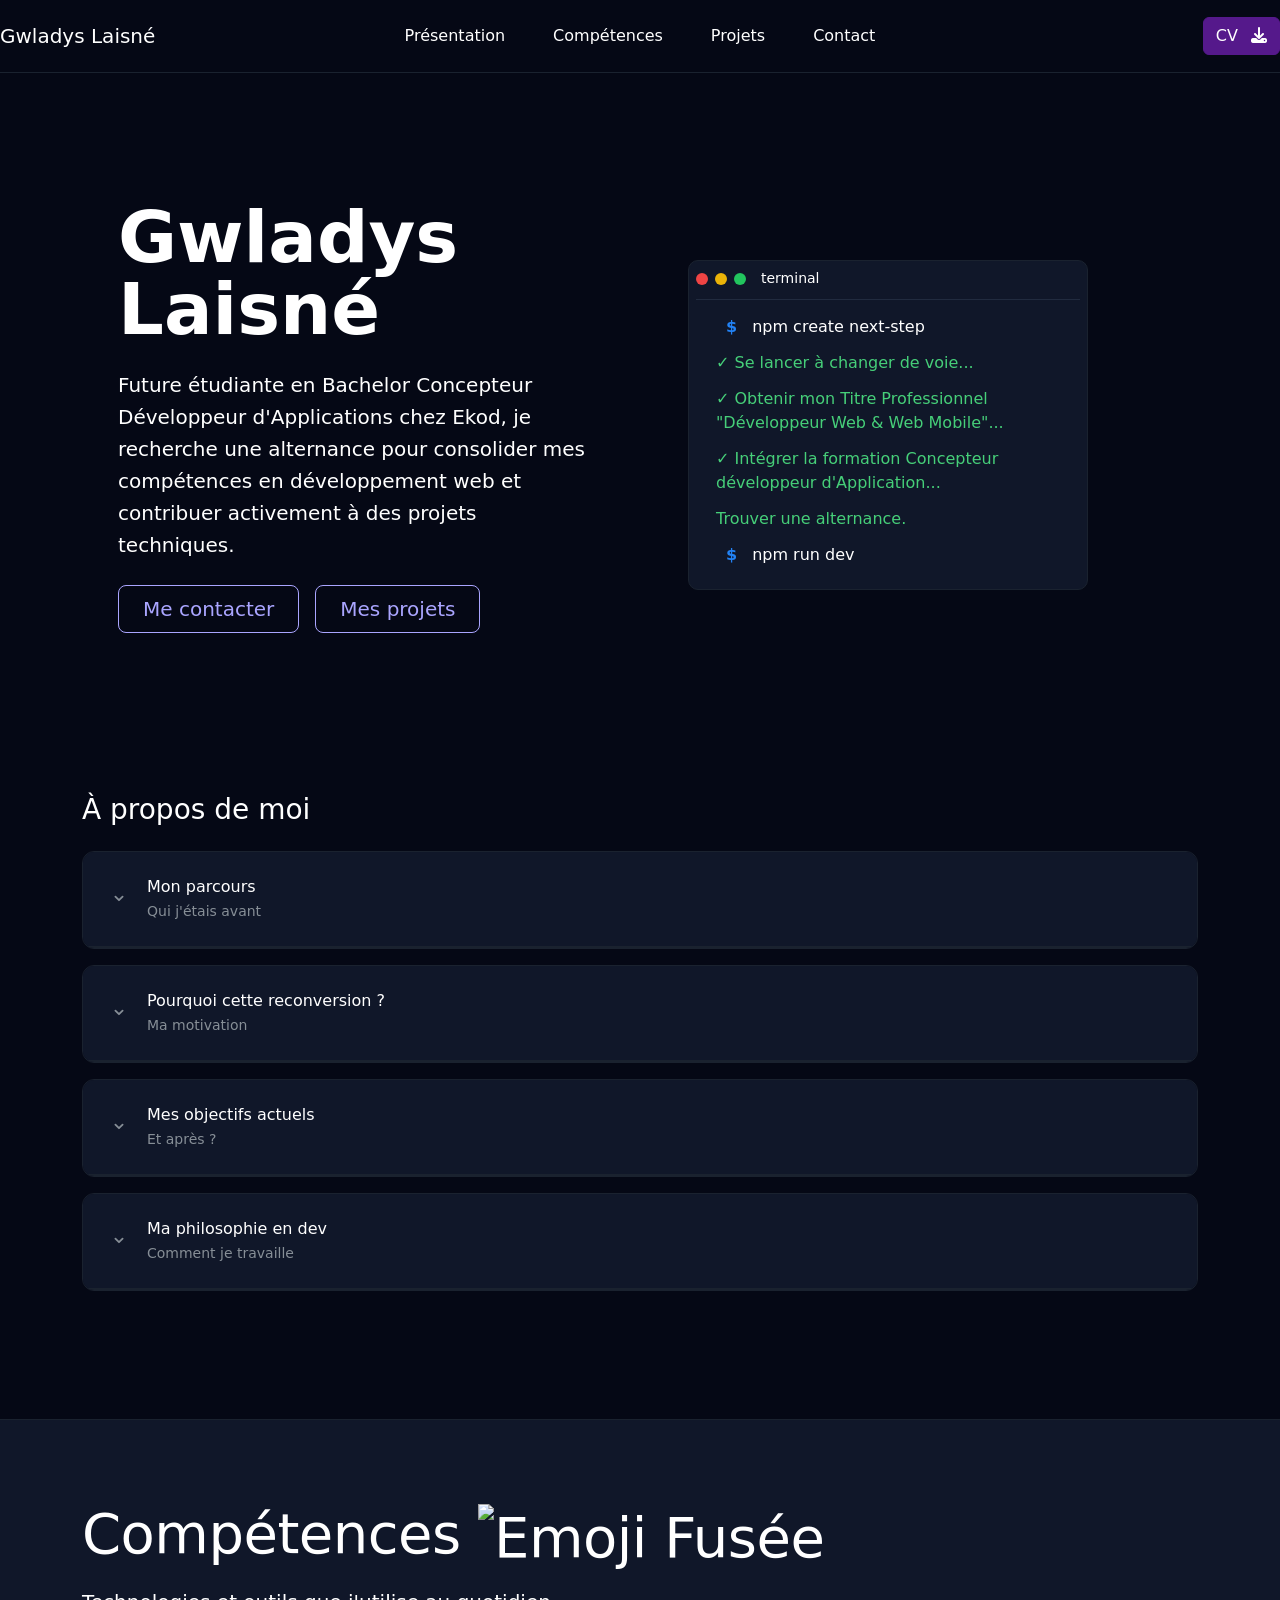
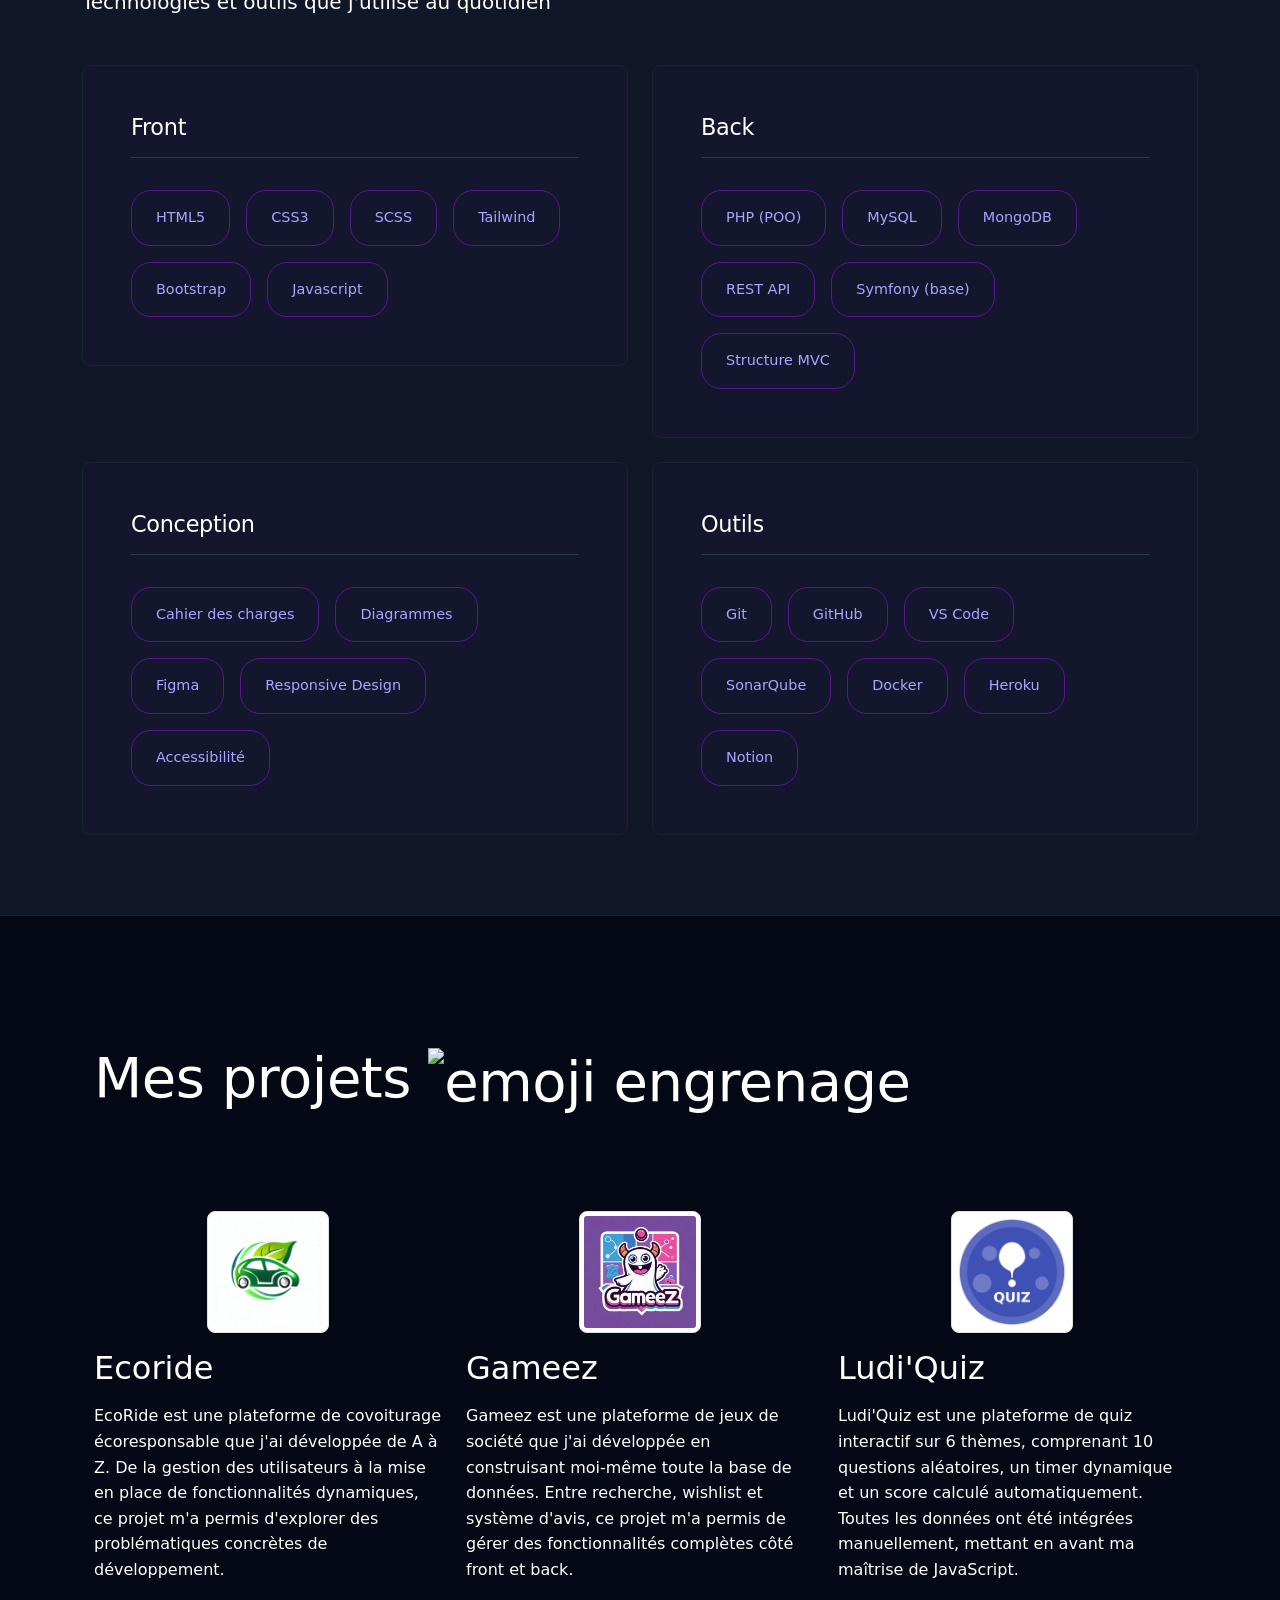
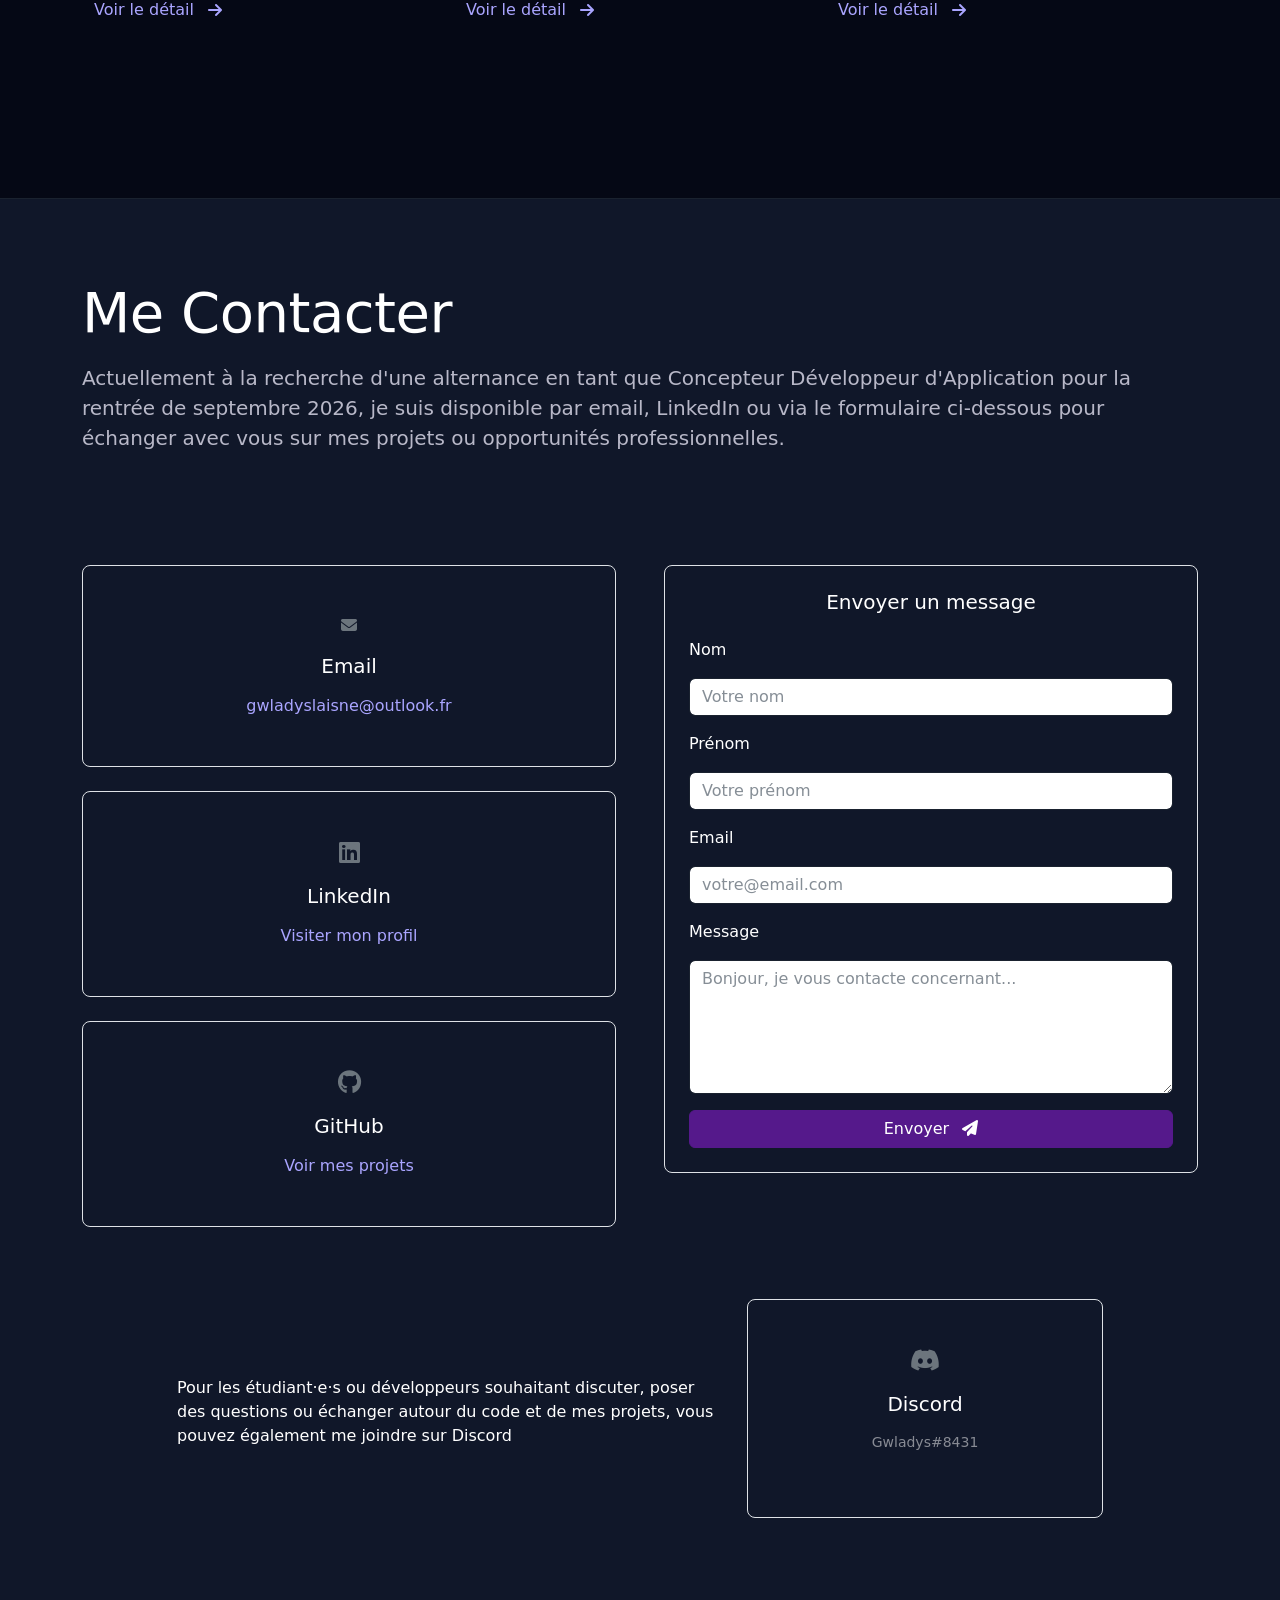
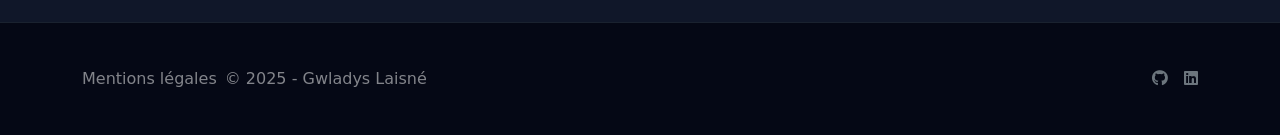
==== index.html @ 7cd9b70c "fix text" ====
<!DOCTYPE html>
<html lang="fr">

<head>
    <meta charset="UTF-8" />
    <meta name="viewport" content="width=device-width, initial-scale=1.0, maximum-scale=5">
    <meta name="Description" content="Consulter le portfolio de Gwladys" />
    <link href="https://cdn.jsdelivr.net/npm/bootstrap@5.3.8/dist/css/bootstrap.min.css" rel="stylesheet"
        integrity="sha384-sRIl4kxILFvY47J16cr9ZwB07vP4J8+LH7qKQnuqkuIAvNWLzeN8tE5YBujZqJLB" crossorigin="anonymous">
    <link rel="stylesheet" href="https://cdnjs.cloudflare.com/ajax/libs/font-awesome/6.6.0/css/all.min.css"
        integrity="sha512-Kc323vGBEqzTmouAECnVceyQqyqdsSiqLQISBL29aUW4U/M7pSPA/gEUZQqv1cwx4OnYxTxve5UMg5GT6L4JJg=="
        crossorigin="anonymous" />
    <link rel="stylesheet" href="/assets/styles/css/main.css">
    <title>Portfolio de Gwladys Laisné</title>
</head>


<div id="header"></div>

<main>
    <!-- HERO / PRÉSENTATION -->
    <section class="presentation" id="section-home">
        <div class="container">
            <div class="row align-items-center g-4">
                <!-- Texte de présentation -->
                <div class="col-lg-6 p-md-5 p-3">
                    <h1 class="display-2 text-white lh-1 mb-4">Gwladys Laisné</h1>
                    <p class="lead text-white mb-4">
                        Future étudiante en Bachelor Concepteur Développeur d'Applications chez Ekod,
                        je recherche une alternance pour consolider mes compétences en développement web et contribuer
                        activement à des projets techniques.
                    </p>
                    <div class="d-grid gap-3 d-md-flex justify-content-md-start mb-4 mb-lg-3">
                        <a href="#section-contact" class="btn btn-outline-secondary btn-lg px-4">
                            Me contacter
                        </a>
                        <a href="#section-project" class="btn btn-outline-secondary btn-lg px-4">
                            Mes projets
                        </a>
                    </div>
                </div>

                <!-- Terminal -->
                <div class="col-lg-6 p-md-5 p-3">
                    <div class="terminal-container">
                        <div class="top-side">
                            <div class="red-circle"></div>
                            <div class="yellow-circle"></div>
                            <div class="green-circle"></div>
                            <p class="terminal-title">terminal</p>
                        </div>
                        <div class="main-side">
                            <div class="line"><span class="dollar">$</span>npm create next-step</div>
                            <div class="green-line line-1">✓ Se lancer à changer de voie...</div>
                            <div class="green-line line-2">✓ Obtenir mon Titre Professionnel "Développeur Web & Web
                                Mobile"...</div>
                            <div class="green-line line-3">✓ Intégrer la formation Concepteur développeur
                                d'Application...</div>
                            <div class="green-line line-4"> Trouver une alternance.</div>
                            <div class="line"><span class="dollar">$</span>npm run dev</div>
                        </div>
                    </div>
                </div>
            </div>
        </div>


        <!-- SECTIONS DÉPLIABLES - PRÉSENTATION DÉTAILLÉE -->
        <section class="presentation-accordion mt-5 pt-5 pb-5">
            <div class="container">
                <h2 class="h3 text-white mb-4">À propos de moi</h2>

                <!-- Accordion Container -->
                <div class="accordion-wrapper">

                    <!-- Item 1 -->
                    <div class="accordion-item">
                        <button class="accordion-header" data-accordion-trigger>
                            <span class="accordion-icon">
                                <svg width="20" height="20" viewBox="0 0 20 20" fill="none">
                                    <path d="M7 8L10 11L13 8" stroke="currentColor" stroke-width="1.5"
                                        stroke-linecap="round" stroke-linejoin="round" />
                                </svg>
                            </span>
                            <div class="accordion-header-content">
                                <span class="accordion-title">Mon parcours</span>
                                <span class="accordion-subtitle">Qui j'étais avant</span>
                            </div>
                        </button>
                        <div class="accordion-content">
                            <div class="accordion-body">
                                <p>Avant de me tourner vers le développement web, j'ai évolué dans des environnements
                                    stimulants comme
                                    McDonald's et Arrow. Ces expériences
                                    m'ont apporté des compétences essentielles : <strong>gestion de projet,
                                        communication,
                                        rigueur, travail d'équipe</strong>. </p>
                                <p>J’y ai aussi acquis une vraie résistance à la pression et une organisation efficace
                                    au quotidien. Aujourd’hui, je m’appuie sur ce socle pour construire mon parcours
                                    dans le développement avec sérieux et constance.</p>
                            </div>
                        </div>
                    </div>

                    <!-- Item 2 -->
                    <div class="accordion-item">
                        <button class="accordion-header" data-accordion-trigger>
                            <span class="accordion-icon">
                                <svg width="20" height="20" viewBox="0 0 20 20" fill="none">
                                    <path d="M7 8L10 11L13 8" stroke="currentColor" stroke-width="1.5"
                                        stroke-linecap="round" stroke-linejoin="round" />
                                </svg>
                            </span>
                            <div class="accordion-header-content">
                                <span class="accordion-title">Pourquoi cette reconversion ?</span>
                                <span class="accordion-subtitle">Ma motivation</span>
                            </div>
                        </button>
                        <div class="accordion-content">
                            <div class="accordion-body">
                                <p>Au fil de mes expériences, j’ai eu envie d’évoluer vers un domaine qui me permet de
                                    construire, comprendre et améliorer des systèmes concrets. Le développement web
                                    s’est imposé naturellement, car il allie logique, créativité et apprentissage
                                    continu. Cette reconversion s’inscrit dans une démarche réfléchie, avec une vraie
                                    volonté de m’investir durablement dans ce métier.</p>
                                <p>Depuis 2024, je mets tout en oeuvre pour apprendre, pratiquer et m'améliorer chaque
                                    jour.</p>

                            </div>
                        </div>
                    </div>

                    <!-- Item 3 -->
                    <div class="accordion-item">
                        <button class="accordion-header" data-accordion-trigger>
                            <span class="accordion-icon">
                                <svg width="20" height="20" viewBox="0 0 20 20" fill="none">
                                    <path d="M7 8L10 11L13 8" stroke="currentColor" stroke-width="1.5"
                                        stroke-linecap="round" stroke-linejoin="round" />
                                </svg>
                            </span>
                            <div class="accordion-header-content">
                                <span class="accordion-title">Mes objectifs actuels</span>
                                <span class="accordion-subtitle">Et après ?</span>
                            </div>
                        </button>
                        <div class="accordion-content">
                            <div class="accordion-body">
                                <p>À court terme, je recherche une <strong>alternance pour consolider mes
                                        compétences</strong> en environnement professionnel réel. Je suis
                                    particulièrement attiré par
                                    la gestion du backend et la sécurité du code.</p>
                                <p>Mon objectif final : devenir une développeuse capable de mener des projets de bout en
                                    bout en collaborant avec des équipes. </p>
                            </div>
                        </div>
                    </div>

                    <!-- Item 4 -->
                    <div class="accordion-item">
                        <button class="accordion-header" data-accordion-trigger>
                            <span class="accordion-icon">
                                <svg width="20" height="20" viewBox="0 0 20 20" fill="none">
                                    <path d="M7 8L10 11L13 8" stroke="currentColor" stroke-width="1.5"
                                        stroke-linecap="round" stroke-linejoin="round" />
                                </svg>
                            </span>
                            <div class="accordion-header-content">
                                <span class="accordion-title">Ma philosophie en dev</span>
                                <span class="accordion-subtitle">Comment je travaille</span>
                            </div>
                        </button>
                        <div class="accordion-content">
                            <div class="accordion-body">
                                <p>J’accorde une attention particulière à la qualité du code, à sa maintenabilité, mais
                                    aussi à sa sécurité, qui est pour moi un aspect essentiel dès la conception. <br>
                                    Curieuse et persévérante, je cherche à comprendre en profondeur ce que je fais pour
                                    construire des solutions solides et durables. Pour moi, être développeuse, c’est
                                    savoir apprendre, s’adapter et anticiper.</p>
                                <p>Plus que tout, j'aime l'idée de <strong>contribuer à des projets qui ont un impact
                                        réel</strong>. Que
                                    ce soit une application qui facilite la vie des utilisateurs ou une plateforme
                                    innovante, je veux créer quelque chose qui compte vraiment.</p>
                            </div>
                        </div>
                    </div>

                </div>
            </div>
        </section>
    </section>

    <!-- COMPÉTENCES -->
    <section class="skills-section" id="skills-section">
        <div class="container container-skills">

            <div class="skills-header mb-5">
                <h2 class="display-4 fw-light text-white mb-3">
                    Compétences
                    <span class="animate-fusee">
                        <picture class="emoji-gif">
                            <source srcset="https://fonts.gstatic.com/s/e/notoemoji/latest/1f680/512.webp"
                                type="image/webp" />
                            <img src="https://fonts.gstatic.com/s/e/notoemoji/latest/1f680/512.gif" alt="Emoji Fusée" />
                        </picture>
                    </span>
                </h2>
                <p class="lead text-white">Technologies et outils que j'utilise au quotidien</p>
            </div>


            <div class="row g-4">

                <!-- Front -->
                <div class="col-lg-6">
                    <div class="skill-category">
                        <h3 class="skill-category-title">Front</h3>
                        <div class="skills-tags">
                            <span class="skill-tag">HTML5</span>
                            <span class="skill-tag">CSS3</span>
                            <span class="skill-tag">SCSS</span>
                            <span class="skill-tag">Tailwind</span>
                            <span class="skill-tag">Bootstrap</span>
                            <span class="skill-tag">Javascript</span>
                        </div>
                    </div>
                </div>

                <!-- Back -->
                <div class="col-lg-6">
                    <div class="skill-category">
                        <h3 class="skill-category-title">Back</h3>
                        <div class="skills-tags">
                            <span class="skill-tag">PHP (POO)</span>
                            <span class="skill-tag">MySQL</span>
                            <span class="skill-tag">MongoDB</span>
                            <span class="skill-tag">REST API</span>
                            <span class="skill-tag">Symfony (base)</span>
                            <span class="skill-tag">Structure MVC</span>
                        </div>
                    </div>
                </div>

                <!-- Conception -->
                <div class="col-lg-6">
                    <div class="skill-category">
                        <h3 class="skill-category-title">Conception</h3>
                        <div class="skills-tags">
                            <span class="skill-tag">Cahier des charges</span>
                            <span class="skill-tag">Diagrammes</span>
                            <span class="skill-tag">Figma</span>
                            <span class="skill-tag">Responsive Design</span>
                            <span class="skill-tag">Accessibilité</span>
                        </div>
                    </div>
                </div>

                <!-- Outils -->
                <div class="col-lg-6">
                    <div class="skill-category">
                        <h3 class="skill-category-title">Outils</h3>
                        <div class="skills-tags">
                            <span class="skill-tag">Git</span>
                            <span class="skill-tag">GitHub</span>
                            <span class="skill-tag">VS Code</span>
                            <span class="skill-tag">SonarQube</span>
                            <span class="skill-tag">Docker</span>
                            <span class="skill-tag">Heroku</span>
                            <span class="skill-tag">Notion</span>
                        </div>
                    </div>
                </div>
            </div>
        </div>
    </section>

    <!-- PROJETS -->
    <section class="section-project" id="section-project">
        <div class="container px-md-4 px-3 py-5">
            <h2 class="display-4 fw-light text-white mb-5">
                Mes projets
                <span>
                    <picture class="emoji-gif">
                        <source srcset="https://fonts.gstatic.com/s/e/notoemoji/latest/2699_fe0f/512.webp"
                            type="image/webp">
                        <img src="https://fonts.gstatic.com/s/e/notoemoji/latest/2699_fe0f/512.gif"
                            alt="emoji engrenage">
                    </picture>
                </span>
            </h2>

            <div class="row g-4 py-5 row-cols-1 row-cols-md-2 row-cols-lg-3">

                <!-- Projet 1 : Ecoride -->
                <div class="col">
                    <div class="feature">
                        <div class="feature-icon d-inline-flex align-items-center justify-content-center mb-3">
                            <img class="img-project img-thumbnail" src="/assets/img/logoEcoride.webp"
                                alt="Logo Ecoride">
                        </div>
                        <h3 class="fs-2 text-white">Ecoride</h3>
                        <p class="text-white">
                            EcoRide est une plateforme de covoiturage écoresponsable que j'ai développée de A à Z.
                            De la gestion des utilisateurs à la mise en place de fonctionnalités dynamiques, ce
                            projet
                            m'a permis d'explorer des problématiques concrètes de développement.
                        </p>
                        <a href="/html/pages/projetEcoride.html" class="icon-link">
                            Voir le détail <i class="fa-solid fa-arrow-right ms-2"></i>
                        </a>
                    </div>
                </div>

                <!-- Projet 2 : Gameez -->
                <div class="col">
                    <div class="feature">
                        <div class="feature-icon d-inline-flex align-items-center justify-content-center mb-3">
                            <img class="img-project img-thumbnail" src="/assets/img/logoGameez.webp" alt="Logo Gameez">
                        </div>
                        <h3 class="fs-2 text-white">Gameez</h3>
                        <p class="text-white">
                            Gameez est une plateforme de jeux de société que j'ai développée en
                            construisant moi-même toute la base de données.
                            Entre recherche, wishlist et système d'avis, ce projet m'a permis de gérer des
                            fonctionnalités
                            complètes côté front et back.
                        </p>
                        <a href="/html/pages/projetGameez.html" class="icon-link">
                            Voir le détail <i class="fa-solid fa-arrow-right ms-2"></i>
                        </a>
                    </div>
                </div>

                <!-- Projet 3 : Ludi'Quiz -->
                <div class="col">
                    <div class="feature">
                        <div class="feature-icon d-inline-flex align-items-center justify-content-center mb-3">
                            <img class="img-project img-thumbnail" src="/assets/img/logoQuiz.webp" alt="Logo Ludi'Quiz">
                        </div>
                        <h3 class="fs-2 text-white">Ludi'Quiz</h3>
                        <p class="text-white">
                            Ludi'Quiz est une plateforme de quiz interactif sur 6 thèmes, comprenant 10
                            questions aléatoires, un timer dynamique et un score calculé automatiquement. Toutes les
                            données
                            ont été intégrées manuellement, mettant en avant ma maîtrise de JavaScript.
                        </p>
                        <a href="/html/pages/projetLudiquiz.html" class="icon-link">
                            Voir le détail <i class="fa-solid fa-arrow-right ms-2"></i>
                        </a>
                    </div>
                </div>
            </div>
        </div>
    </section>

    <!-- CONTACT -->
    <section class="section-contact" id="section-contact">
        <div class="container">
            <div class="mb-5 pb-5">
                <h2 class="display-4 text-white mb-3">Me Contacter</h2>
                <p class="lead">
                    Actuellement à la recherche d'une alternance en tant que Concepteur
                    Développeur d'Application pour la rentrée de septembre 2026, je suis disponible par email,
                    LinkedIn
                    ou via le formulaire ci-dessous pour échanger avec vous sur mes projets ou opportunités
                    professionnelles.
                </p>
            </div>

            <div class="row align-items-start g-5">
                <!-- Cartes de contact -->
                <div class="col-lg-6">
                    <!-- Email -->
                    <div class="card bg-transparent border mb-4">
                        <div class="card-body text-center">
                            <div class="mb-3">
                                <i class="fa-solid fa-envelope text-secondary"></i>
                            </div>
                            <h5 class="card-title text-white">Email</h5>
                            <a href="mailto:gwladyslaisne@outlook.fr" class="text-decoration-none">
                                gwladyslaisne@outlook.fr
                            </a>
                        </div>
                    </div>

                    <!-- LinkedIn -->
                    <div class="card bg-transparent border mb-4">
                        <div class="card-body text-center">
                            <div class="mb-3">
                                <i class="fa-brands fa-linkedin text-secondary"></i>
                            </div>
                            <h5 class="card-title text-white">LinkedIn</h5>
                            <a href="https://www.linkedin.com/in/gwladys-laisn%C3%A9/" target="_blank"
                                rel="noopener noreferrer" class="text-decoration-none">
                                Visiter mon profil
                            </a>
                        </div>
                    </div>

                    <!-- GitHub -->
                    <div class="card bg-transparent border mb-4">
                        <div class="card-body text-center">
                            <div class="mb-3">
                                <i class="fa-brands fa-github text-secondary"></i>
                            </div>
                            <h5 class="card-title text-white">GitHub</h5>
                            <a href="https://github.com/Gwladyslsn" target="_blank" rel="noopener noreferrer"
                                class="text-decoration-none">
                                Voir mes projets
                            </a>
                        </div>
                    </div>


                </div>

                <!-- Formulaire de contact -->
                <div class="col-lg-6">
                    <div class="card bg-transparent border">
                        <div class="card-body p-4">
                            <h5 class="card-title text-white text-center mb-4">Envoyer un message</h5>
                            <form id="contactForm">
                                <div class="mb-3">
                                    <label for="lastname" class="form-label text-white">Nom</label>
                                    <input type="text" class="form-control" id="lastname" placeholder="Votre nom"
                                        required>
                                </div>
                                <div class="mb-3">
                                    <label for="firstname" class="form-label text-white">Prénom</label>
                                    <input type="text" class="form-control" id="firstname" placeholder="Votre prénom"
                                        required>
                                </div>
                                <div class="mb-3">
                                    <label for="email" class="form-label text-white">Email</label>
                                    <input type="email" class="form-control" id="email" placeholder="votre@email.com"
                                        required>
                                </div>
                                <div class="mb-3">
                                    <label for="message" class="form-label text-white">Message</label>
                                    <textarea class="form-control" id="message" rows="5"
                                        placeholder="Bonjour, je vous contacte concernant..." required></textarea>
                                </div>
                                <button type="submit" class="btn btn-primary w-100">
                                    Envoyer
                                    <i class="fa-solid fa-paper-plane ms-2"></i>
                                </button>
                            </form>
                        </div>
                    </div>
                </div>


                <!-- Discord-->
                <div class="row g-4 align-items-center justify-content-center mx-auto">
                    <div class="col-lg-6">
                        <p class="text-white">Pour les étudiant·e·s ou développeurs souhaitant discuter, poser des
                            questions ou échanger autour du code et de mes projets, vous pouvez également me joindre
                            sur Discord
                        </p>
                    </div>
                    <div class="col-lg-4 ">
                        <div class="card bg-transparent border mb-4">
                            <div class="card-body text-center">
                                <div class="mb-3">
                                    <i class="fa-brands fa-discord text-secondary"></i>
                                </div>
                                <h5 class="card-title text-white">Discord</h5>
                                <p class="text-white-50 small">Gwladys#8431</p>
                            </div>
                        </div>
                    </div>
                </div>
            </div>
        </div>
    </section>
</main>


<section id="footer" class="section-footer"></section>


<script src="/assets/js/componentsLoad.js"></script>
<script src="/assets/js/animations.js"></script>

</body>

</html>
---- assets/styles/css/main.css ----
@charset "UTF-8";
/* RESET GLOBAL*/
* {
  margin: 0;
  padding: 0;
  text-decoration: none;
  box-sizing: border-box;
  list-style: none;
  font-family: system-ui, -apple-system, sans-serif;
  scroll-behavior: smooth;
}

body {
  background-color: #171c28;
  color: #ffffff;
}

/* HEADER */
header {
  position: sticky;
  top: 0;
  z-index: 1000;
  background-color: #050815;
  border-bottom: 1px solid #1a222f;
}

.bg {
  background-color: #050815;
}

nav a {
  color: #ffffff;
  transition: color 0.3s ease;
}
nav a:hover {
  color: #aaa5ff !important;
}

header .btn-primary {
  background-color: #55198b;
  border-color: #55198b;
  color: #ffffff;
}
header .btn-primary:hover {
  background-color: rgb(106.1463414634, 31.2195121951, 173.5804878049);
  border-color: rgb(106.1463414634, 31.2195121951, 173.5804878049);
}

/* SECTIONS */
.bg-section {
  background-color: #101729;
}

section.presentation {
  background-color: #050815;
  padding-top: 5rem;
  padding-bottom: 5rem;
}
section.section-project {
  background-color: #050815;
  padding-top: 5rem;
  padding-bottom: 5rem;
}
section.section-contact {
  background-color: #101729;
  border-top: 1px solid #1a222f;
  border-bottom: 1px solid #1a222f;
  padding-top: 5rem;
  padding-bottom: 5rem;
}

/* RESPONSIVE */
@media (max-width: 768px) {
  header .col-md-3 {
    margin-bottom: 1rem;
  }
  section.presentation, section.section-project, section.section-contact {
    padding-top: 4rem;
    padding-bottom: 4rem;
  }
}
@media (max-width: 576px) {
  header {
    flex-direction: column;
    padding: 1rem 0;
  }
  header .col-md-3 {
    width: 100%;
    text-align: center;
    margin-bottom: 1rem;
  }
  header nav {
    order: -1;
  }
  section.presentation, section.section-project, section.section-contact {
    padding-top: 3rem;
    padding-bottom: 3rem;
  }
}
/* TERMINAL */
.terminal-container {
  background-color: #101729;
  border-radius: 10px;
  border: 1px solid #1a222f;
  display: flex;
  flex-direction: column;
  padding: 7px;
  max-width: 400px;
  font-family: "Courier New", monospace;
}
.terminal-container .top-side {
  display: flex;
  flex-direction: row;
  align-items: center;
  border-bottom: 1px solid #212b3f;
  padding-bottom: 10px;
}
.terminal-container .main-side {
  padding: 15px 20px;
}
.terminal-container .red-circle,
.terminal-container .yellow-circle,
.terminal-container .green-circle {
  width: 12px;
  height: 12px;
  border-radius: 50%;
  margin-right: 7px;
}
.terminal-container .red-circle {
  background-color: #ef4444;
}
.terminal-container .yellow-circle {
  background-color: #eab308;
}
.terminal-container .green-circle {
  background-color: #22c55e;
  margin-right: 15px;
}
.terminal-container .terminal-title {
  color: #fff;
  margin: 0;
  font-size: 14px;
  font-weight: 500;
}
.terminal-container .line {
  color: #fff;
  padding-left: 10px;
  margin-bottom: 12px;
  display: flex;
  align-items: center;
}
.terminal-container .line:last-child {
  margin-bottom: 0;
}
.terminal-container .dollar {
  color: #2282f4;
  margin-right: 15px;
  font-weight: bold;
}
.terminal-container .green-line {
  color: #46cf79;
  margin-bottom: 12px;
}
.terminal-container .green-line:last-child {
  margin-bottom: 0;
}
.terminal-container .line-1 {
  animation: green-color 4s infinite;
}
.terminal-container .line-2 {
  animation: green-color 4s infinite;
}
.terminal-container .line-3 {
  animation: green-color 4s infinite;
}
.terminal-container .line-4 {
  animation: green-color 3.5s infinite;
}

/* SECTION PRÉSENTATION */
.presentation h1 {
  color: #ffffff;
  font-weight: 600;
}
.presentation p.lead {
  color: #b8b8c8;
  line-height: 1.6;
}
.presentation .btn-outline-secondary {
  color: #aaa5ff;
  border-color: #aaa5ff;
  transition: all 0.3s ease;
}
.presentation .btn-outline-secondary:hover {
  background-color: #aaa5ff;
  border-color: #aaa5ff;
  color: #171c28;
}
.presentation .btn-outline-secondary a {
  color: inherit;
}
.presentation {
  /* Accordion */
}
.presentation .presentation-accordion {
  background: #050815;
}
.presentation .presentation-accordion .accordion-wrapper {
  display: flex;
  flex-direction: column;
  gap: 1rem;
}
.presentation .presentation-accordion .accordion-item {
  border: 1px solid #1a222f;
  border-radius: 12px;
  overflow: hidden;
  transition: all 0.3s ease;
}
.presentation .presentation-accordion .accordion-item:hover {
  border-color: #aaa5ff;
  box-shadow: 0 0 0 2px rgba(170, 165, 255, 0.1);
}
.presentation .presentation-accordion .accordion-item.active .accordion-header {
  background: linear-gradient(135deg, rgba(85, 25, 139, 0.15) 0%, rgba(170, 165, 255, 0.08) 100%);
  border-bottom-color: #aaa5ff;
}
.presentation .presentation-accordion .accordion-item.active .accordion-header .accordion-icon {
  color: #aaa5ff;
  transform: rotate(180deg);
}
.presentation .presentation-accordion .accordion-header {
  display: flex;
  align-items: center;
  gap: 1rem;
  width: 100%;
  padding: 1.5rem;
  background: #101729;
  border: none;
  border-bottom: 1px solid #1a222f;
  cursor: pointer;
  transition: all 0.3s ease;
  text-align: left;
  font-family: inherit;
}
.presentation .presentation-accordion .accordion-header:hover {
  background: rgba(170, 165, 255, 0.05);
}
.presentation .presentation-accordion .accordion-header:hover .accordion-title {
  color: #aaa5ff;
}
.presentation .presentation-accordion .accordion-header:focus-visible {
  outline: 2px solid #aaa5ff;
  outline-offset: -2px;
}
.presentation .presentation-accordion .accordion-icon {
  display: flex;
  align-items: center;
  justify-content: center;
  flex-shrink: 0;
  width: 24px;
  height: 24px;
  color: #868e96;
  transition: all 0.3s ease;
}
.presentation .presentation-accordion .accordion-icon svg {
  width: 100%;
  height: 100%;
}
.presentation .presentation-accordion .accordion-header-content {
  display: flex;
  flex-direction: column;
  gap: 0.25rem;
  flex: 1;
}
.presentation .presentation-accordion .accordion-title {
  font-size: 1rem;
  font-weight: 500;
  color: #ffffff;
  line-height: 1.4;
  transition: color 0.3s ease;
}
.presentation .presentation-accordion .accordion-subtitle {
  font-size: 0.875rem;
  color: #868e96;
  line-height: 1.4;
}
.presentation .presentation-accordion .accordion-content {
  max-height: 0;
  overflow: hidden;
  transition: max-height 0.3s ease ease;
  border-bottom: 1px solid #1a222f;
}
.presentation .presentation-accordion .accordion-content.active {
  max-height: 500px;
}
.presentation .presentation-accordion .accordion-body {
  padding: 1.5rem;
  color: #b8b8c8;
  line-height: 1.8;
  font-size: 0.95rem;
}
.presentation .presentation-accordion .accordion-body p {
  margin: 0 0 1rem 0;
}
.presentation .presentation-accordion .accordion-body p:last-child {
  margin-bottom: 0;
}
.presentation .presentation-accordion .accordion-body p strong {
  color: #aaa5ff;
  font-weight: 500;
}
@media (max-width: 768px) {
  .presentation .presentation-accordion .accordion-header {
    padding: 1rem;
  }
  .presentation .presentation-accordion .accordion-title {
    font-size: 0.95rem;
  }
  .presentation .presentation-accordion .accordion-subtitle {
    font-size: 0.8rem;
  }
  .presentation .presentation-accordion .accordion-body {
    padding: 1rem;
    font-size: 0.9rem;
  }
}
@media (max-width: 576px) {
  .presentation .presentation-accordion .accordion-wrapper {
    gap: 0.5rem;
  }
  .presentation .presentation-accordion .accordion-header {
    padding: 1rem 0.5rem;
    gap: 0.5rem;
  }
  .presentation .presentation-accordion .accordion-icon {
    width: 20px;
    height: 20px;
  }
  .presentation .presentation-accordion .accordion-title {
    font-size: 0.9rem;
  }
  .presentation .presentation-accordion .accordion-subtitle {
    font-size: 0.75rem;
  }
  .presentation .presentation-accordion .accordion-body {
    padding: 1rem 0.5rem;
    font-size: 0.85rem;
  }
}

/* COMPÉTENCES */
.skills-section {
  background-color: #101729;
  border-top: 1px solid #1a222f;
  border-bottom: 1px solid #1a222f;
  padding-top: 5rem;
  padding-bottom: 5rem;
}

.container-skills {
  background-color: transparent;
}

.skills-header {
  text-align: left;
  margin-bottom: 4rem;
}
.skills-header h2 {
  color: #ffffff;
  letter-spacing: -0.5px;
  font-weight: 300;
}
.skills-header p {
  color: #868e96;
  opacity: 0.85;
}

.skill-category {
  padding: 3rem;
  border: 1px solid #1a222f;
  border-radius: 8px;
  background-color: rgba(85, 25, 139, 0.05);
  transition: all 0.3s ease;
}
.skill-category:hover {
  border-color: #55198b;
  box-shadow: 0 4px 12px rgba(85, 25, 139, 0.1);
}

.skill-category-title {
  font-size: 1.4rem;
  font-weight: 400;
  color: #ffffff;
  margin-bottom: 2rem;
  letter-spacing: -0.3px;
  padding-bottom: 1rem;
  border-bottom: 1px solid #2a3a4f;
}

.skills-tags {
  display: flex;
  flex-wrap: wrap;
  gap: 1rem;
}

.skill-tag {
  display: inline-flex;
  align-items: center;
  padding: 1rem 1.5rem;
  background-color: transparent;
  border: 1px solid #55198b;
  color: #aaa5ff;
  border-radius: 20px;
  font-size: 0.9rem;
  font-weight: 400;
  transition: all 0.3s ease;
  cursor: default;
}
.skill-tag:hover {
  background-color: rgba(85, 25, 139, 0.15);
  border-color: #aaa5ff;
  box-shadow: 0 4px 12px rgba(85, 25, 139, 0.2);
}

/* SECTION PROJETS */
.section-project {
  background-color: #050815;
  padding-top: 5rem;
  padding-bottom: 5rem;
}
.section-project h2 {
  color: #ffffff;
  font-weight: 300;
  letter-spacing: -0.5px;
}
.section-project .img-project {
  width: 35%;
  border-radius: 8px;
}
.section-project .feature .feature-icon {
  margin-bottom: 2rem;
}
.section-project .feature h3 {
  color: #ffffff;
  margin-bottom: 1rem;
  font-weight: 500;
}
.section-project .feature p {
  color: #b8b8c8;
  line-height: 1.6;
  margin-bottom: 1rem;
}
.section-project .feature .icon-link {
  color: #aaa5ff;
  text-decoration: none;
  transition: color 0.3s ease;
  font-weight: 500;
}
.section-project .feature .icon-link:hover {
  color: #fec131;
}

/* SECTION CONTACT */
.section-contact {
  background-color: #101729;
  border-top: 1px solid #1a222f;
  border-bottom: 1px solid #1a222f;
  padding-top: 5rem;
  padding-bottom: 5rem;
}
.section-contact h2 {
  color: #ffffff;
  font-weight: 300;
  letter-spacing: -0.5px;
  margin-bottom: 2rem;
}
.section-contact .lead {
  color: #b8b8c8;
}
.section-contact .card {
  background-color: rgba(85, 25, 139, 0.08);
  border: 1px solid rgba(85, 25, 139, 0.3);
  border-radius: 8px;
  transition: all 0.3s ease;
}
.section-contact .card:hover {
  border-color: #55198b;
  box-shadow: 0 4px 12px rgba(85, 25, 139, 0.15);
}
.section-contact .card .fa-brands {
  font-size: 24px;
}
.section-contact .card .card-body {
  padding: 3rem;
}
.section-contact .card .card-body svg {
  color: #aaa5ff;
  width: 32px;
  height: 32px;
}
.section-contact .card .card-body .card-title {
  color: #ffffff;
  font-weight: 500;
  margin-bottom: 1rem;
}
.section-contact .card .card-body a {
  color: #aaa5ff;
  text-decoration: none;
  transition: color 0.3s ease;
}
.section-contact .card .card-body a:hover {
  color: #fec131;
}
.section-contact .form-label {
  color: #ffffff;
  margin-bottom: 1rem;
  font-weight: 500;
}
.section-contact .form-control {
  background-color: #ffffff;
  border: 1px solid #1a222f;
  color: #171c28;
  transition: border-color 0.3s ease;
}
.section-contact .form-control::-moz-placeholder {
  color: #868e96;
}
.section-contact .form-control::placeholder {
  color: #868e96;
}
.section-contact .form-control:focus {
  background-color: #ffffff;
  border-color: #55198b;
  color: #171c28;
  box-shadow: 0 0 0 0.2rem rgba(85, 25, 139, 0.25);
}
.section-contact .btn-primary {
  background-color: #55198b;
  border-color: #55198b;
  color: #ffffff;
  font-weight: 500;
  transition: all 0.3s ease;
}
.section-contact .btn-primary:hover {
  background-color: rgb(106.1463414634, 31.2195121951, 173.5804878049);
  border-color: rgb(106.1463414634, 31.2195121951, 173.5804878049);
}

.section-footer {
  background-color: #050815;
  padding-top: 0.25rem;
  padding-bottom: 0.25rem;
}

/* RESPONSIVE */
@media (max-width: 768px) {
  .skills-header {
    margin-bottom: 3rem;
  }
  .skills-header h2 {
    font-size: 2rem;
  }
  .skills-header p {
    font-size: 1rem;
  }
  .skill-category {
    padding: 2rem;
  }
  .skill-category-title {
    font-size: 1.2rem;
  }
  .skill-tag {
    font-size: 0.85rem;
    padding: 1rem 1rem;
  }
  .section-contact .row {
    flex-direction: column;
  }
}
@media (max-width: 576px) {
  .skills-section {
    padding-top: 3rem !important;
    padding-bottom: 3rem !important;
  }
  .skill-category {
    padding: 1rem;
  }
  .skill-category-title {
    font-size: 1rem;
    margin-bottom: 1rem;
  }
  .skills-tags {
    gap: 0.5rem;
  }
  .skill-tag {
    font-size: 0.8rem;
    padding: 0.5rem 0.8rem;
  }
  .skills-header h2 {
    font-size: 1.75rem;
  }
  .section-project .img-project {
    width: 50%;
  }
  .section-project .feature p {
    font-size: 0.95rem;
  }
  .section-contact .card {
    margin-bottom: 2rem;
  }
  .section-contact .form-control {
    font-size: 1rem;
  }
}
@keyframes fadeInUp {
  from {
    opacity: 0;
    transform: translateY(30px);
  }
  to {
    opacity: 1;
    transform: translateY(0);
  }
}
@keyframes fadeInRight {
  from {
    opacity: 0;
    transform: translateX(-30px);
  }
  to {
    opacity: 1;
    transform: translateX(0);
  }
}
@keyframes fadeInLeft {
  from {
    opacity: 0;
    transform: translateX(30px);
  }
  to {
    opacity: 1;
    transform: translateX(0);
  }
}
@keyframes pulse {
  0%, 100% {
    opacity: 1;
  }
  50% {
    opacity: 0.5;
  }
}
.fade-in {
  opacity: 0;
  transform: translateY(30px);
  transition: opacity 0.3s ease, transform 0.3s ease;
}
.fade-in.visible {
  opacity: 1;
  transform: translateY(0);
}

.fade-in-stagger:nth-child(1) {
  animation-delay: 0s;
}
.fade-in-stagger:nth-child(2) {
  animation-delay: 0.1s;
}
.fade-in-stagger:nth-child(3) {
  animation-delay: 0.2s;
}
.fade-in-stagger:nth-child(4) {
  animation-delay: 0.3s;
}
.fade-in-stagger:nth-child(5) {
  animation-delay: 0.4s;
}
.fade-in-stagger:nth-child(6) {
  animation-delay: 0.5s;
}
.fade-in-stagger:nth-child(7) {
  animation-delay: 0.6s;
}
.fade-in-stagger:nth-child(8) {
  animation-delay: 0.7s;
}
.fade-in-stagger:nth-child(9) {
  animation-delay: 0.8s;
}
.fade-in-stagger:nth-child(10) {
  animation-delay: 0.9s;
}

.scroll-animate {
  opacity: 0;
  transform: translateY(30px);
}
.scroll-animate.in-view {
  animation: fadeInUp 0.6s ease-out forwards;
}

.card-animate {
  opacity: 0;
  transform: translateY(20px);
}
.card-animate.in-view {
  animation: fadeInUp 0.6s ease-out forwards;
}
.card-animate:nth-child(1).in-view {
  animation-delay: 0.1s;
}
.card-animate:nth-child(2).in-view {
  animation-delay: 0.2s;
}
.card-animate:nth-child(3).in-view {
  animation-delay: 0.3s;
}
.card-animate:nth-child(4).in-view {
  animation-delay: 0.4s;
}
.card-animate:nth-child(5).in-view {
  animation-delay: 0.5s;
}
.card-animate:nth-child(6).in-view {
  animation-delay: 0.6s;
}
.card-animate:nth-child(7).in-view {
  animation-delay: 0.6s;
}
.card-animate:nth-child(8).in-view {
  animation-delay: 0.6s;
}
.card-animate:nth-child(9).in-view {
  animation-delay: 0.6s;
}
.card-animate:nth-child(10).in-view {
  animation-delay: 0.6s;
}
.card-animate:nth-child(11).in-view {
  animation-delay: 0.6s;
}
.card-animate:nth-child(12).in-view {
  animation-delay: 0.6s;
}

.skill-tag-animate {
  opacity: 0;
  transform: translateY(10px);
}
.skill-tag-animate.in-view {
  animation: fadeInUp 0.4s ease-out forwards;
}
.skill-tag-animate:nth-child(1).in-view {
  animation-delay: 0.05s;
}
.skill-tag-animate:nth-child(2).in-view {
  animation-delay: 0.1s;
}
.skill-tag-animate:nth-child(3).in-view {
  animation-delay: 0.15s;
}
.skill-tag-animate:nth-child(4).in-view {
  animation-delay: 0.2s;
}
.skill-tag-animate:nth-child(5).in-view {
  animation-delay: 0.25s;
}
.skill-tag-animate:nth-child(6).in-view {
  animation-delay: 0.3s;
}
.skill-tag-animate:nth-child(7).in-view {
  animation-delay: 0.35s;
}
.skill-tag-animate:nth-child(8).in-view {
  animation-delay: 0.4s;
}
.skill-tag-animate:nth-child(9).in-view {
  animation-delay: 0.45s;
}
.skill-tag-animate:nth-child(10).in-view {
  animation-delay: 0.5s;
}
.skill-tag-animate:nth-child(11).in-view {
  animation-delay: 0.5s;
}
.skill-tag-animate:nth-child(12).in-view {
  animation-delay: 0.5s;
}
.skill-tag-animate:nth-child(13).in-view {
  animation-delay: 0.5s;
}
.skill-tag-animate:nth-child(14).in-view {
  animation-delay: 0.5s;
}
.skill-tag-animate:nth-child(15).in-view {
  animation-delay: 0.5s;
}
.skill-tag-animate:nth-child(16).in-view {
  animation-delay: 0.5s;
}
.skill-tag-animate:nth-child(17).in-view {
  animation-delay: 0.5s;
}
.skill-tag-animate:nth-child(18).in-view {
  animation-delay: 0.5s;
}
.skill-tag-animate:nth-child(19).in-view {
  animation-delay: 0.5s;
}
.skill-tag-animate:nth-child(20).in-view {
  animation-delay: 0.5s;
}

.feature {
  transition: transform 0.3s ease, box-shadow 0.3s ease;
}
.feature:hover {
  transform: translateY(-5px);
  box-shadow: 0 10px 30px rgba(85, 25, 139, 0.15);
}

.skill-category {
  transition: all 0.3s ease;
}
.skill-category:hover {
  transform: translateY(-3px);
  border-color: #55198b;
  box-shadow: 0 8px 20px rgba(85, 25, 139, 0.12);
}

.skill-tag {
  transition: all 0.3s ease;
}
.skill-tag:hover {
  transform: translateY(-2px);
  box-shadow: 0 4px 12px rgba(85, 25, 139, 0.2);
}

.card {
  transition: all 0.3s ease;
}
.card:hover {
  transform: translateY(-4px);
  box-shadow: 0 8px 24px rgba(85, 25, 139, 0.15);
}

.animate-fusee {
  display: inline-block;
  animation: bounce 2s infinite;
}

@keyframes bounce {
  0%, 100% {
    transform: translateY(0);
  }
  50% {
    transform: translateY(-10px);
  }
}
.icon-link {
  position: relative;
  transition: color 0.3s ease;
}
.icon-link::after {
  content: "";
  position: absolute;
  bottom: -2px;
  left: 0;
  width: 0;
  height: 2px;
  background: #fec131;
  transition: width 0.3s ease;
}
.icon-link:hover::after {
  width: 100%;
}

.btn {
  transition: all 0.3s ease;
  position: relative;
}
.btn:hover {
  transform: translateY(-2px);
}
.btn:active {
  transform: translateY(0);
}

.form-control {
  transition: border-color 0.3s ease, box-shadow 0.3s ease;
}
.form-control:focus {
  border-color: #55198b;
  box-shadow: 0 0 0 0.2rem rgba(85, 25, 139, 0.25);
}

.terminal-container {
  animation: slideIn 0.8s ease-out;
}

@keyframes slideIn {
  from {
    opacity: 0;
    transform: translateX(50px);
  }
  to {
    opacity: 1;
    transform: translateX(0);
  }
}
.line {
  animation: typewriter 0.3s steps(50, end);
}

@keyframes typewriter {
  from {
    width: 0;
  }
  to {
    width: 100%;
  }
}
@media (max-width: 576px) {
  .fade-in,
  .scroll-animate,
  .card-animate {
    animation-duration: 0.4s;
  }
  .feature:hover,
  .skill-category:hover {
    transform: none;
  }
}
/* FUSEE */
.animate-fusee {
  transition: all 1s ease;
  display: inline-block;
}
.animate-fusee:hover {
  animation: moveFusee 2s ease-in-out forwards;
}

picture.emoji-gif img {
  width: 1em;
  height: 1em;
}

@keyframes moveFusee {
  0% {
    transform: translate(0, 0);
    opacity: 1;
  }
  25% {
    transform: translate(150px, -150px);
  }
  50% {
    transform: translate(300px, -300px);
  }
  75% {
    transform: translate(750px, -750px);
  }
  100% {
    transform: translate(1500px, -1500px);
    opacity: 0;
  }
}
/* TERMINAL*/
@keyframes green-color {
  0% {
    color: #2a7151;
  }
  50% {
    color: #46cf79;
  }
  100% {
    color: #2a7151;
  }
}
.project-page {
  background-color: #050815;
  color: #ffffff;
}
.project-page .project-title {
  color: #aaa5ff;
  font-weight: bold;
}
.project-page .text-secondary {
  color: #b8b8c8;
}
.project-page .project-section {
  border-bottom: 1px solid #2a3a4f;
  padding-bottom: 1.5rem;
  margin-bottom: 1.5rem;
}
.project-page .btn-primary {
  background-color: #55198b;
  border-color: #55198b;
}
.project-page .btn-primary:hover {
  background-color: #aaa5ff;
}
.project-page .btn-outline-secondary {
  border-color: #fec131;
  color: #fec131;
}
.project-page .btn-outline-secondary:hover {
  background-color: #fec131;
  color: #171c28;
}
.project-page .tech-tags {
  display: flex;
  gap: 0.5rem;
}
.project-page .tech-tags span {
  padding: 0.4rem 0.8rem;
  border-radius: 0.5rem;
  font-size: 0.9rem;
  font-weight: 400;
  border: 1px solid #55198b;
  color: #aaa5ff;
  border-radius: 20px;
  background-color: transparent;
  transition: all 0.3s ease;
}
.project-page .tech-tags span:hover {
  background-color: rgba(85, 25, 139, 0.15);
  border-color: #aaa5ff;
  box-shadow: 0 4px 12px rgba(85, 25, 139, 0.2);
}/*# sourceMappingURL=main.css.map */
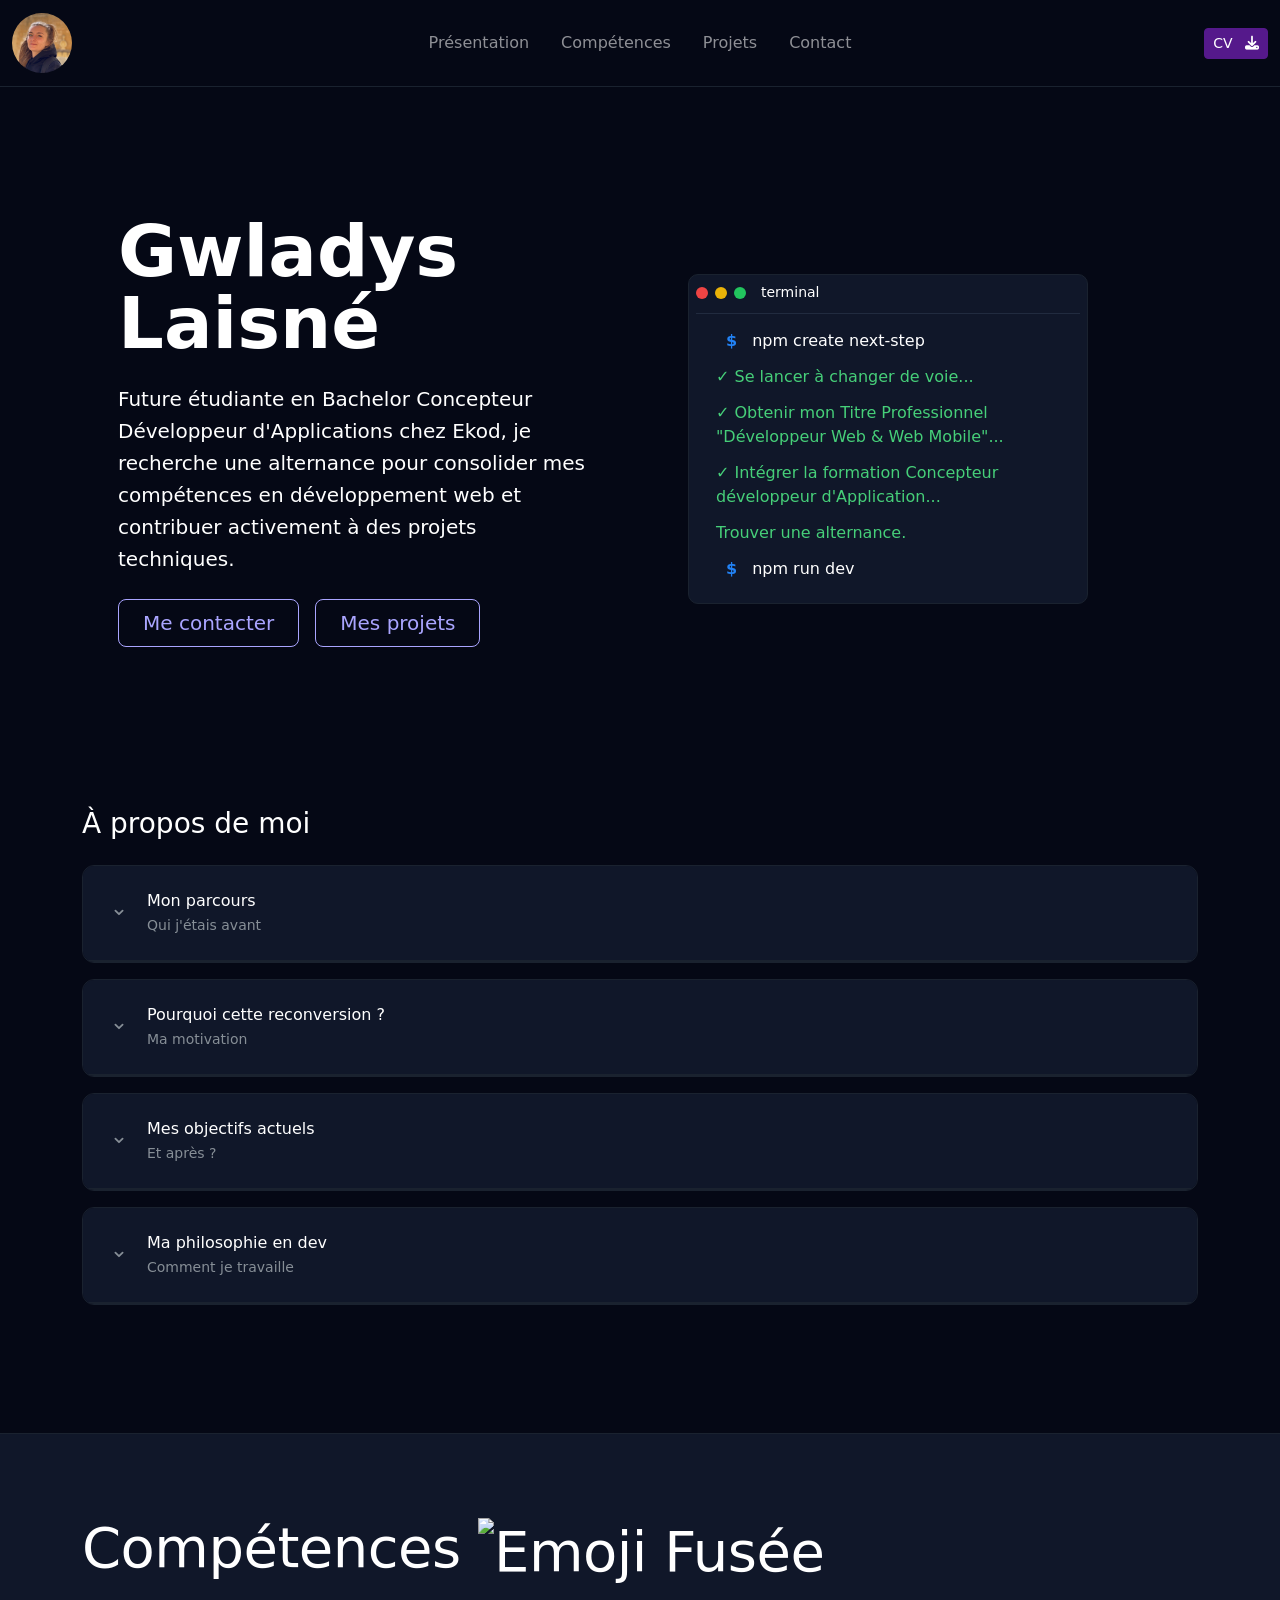
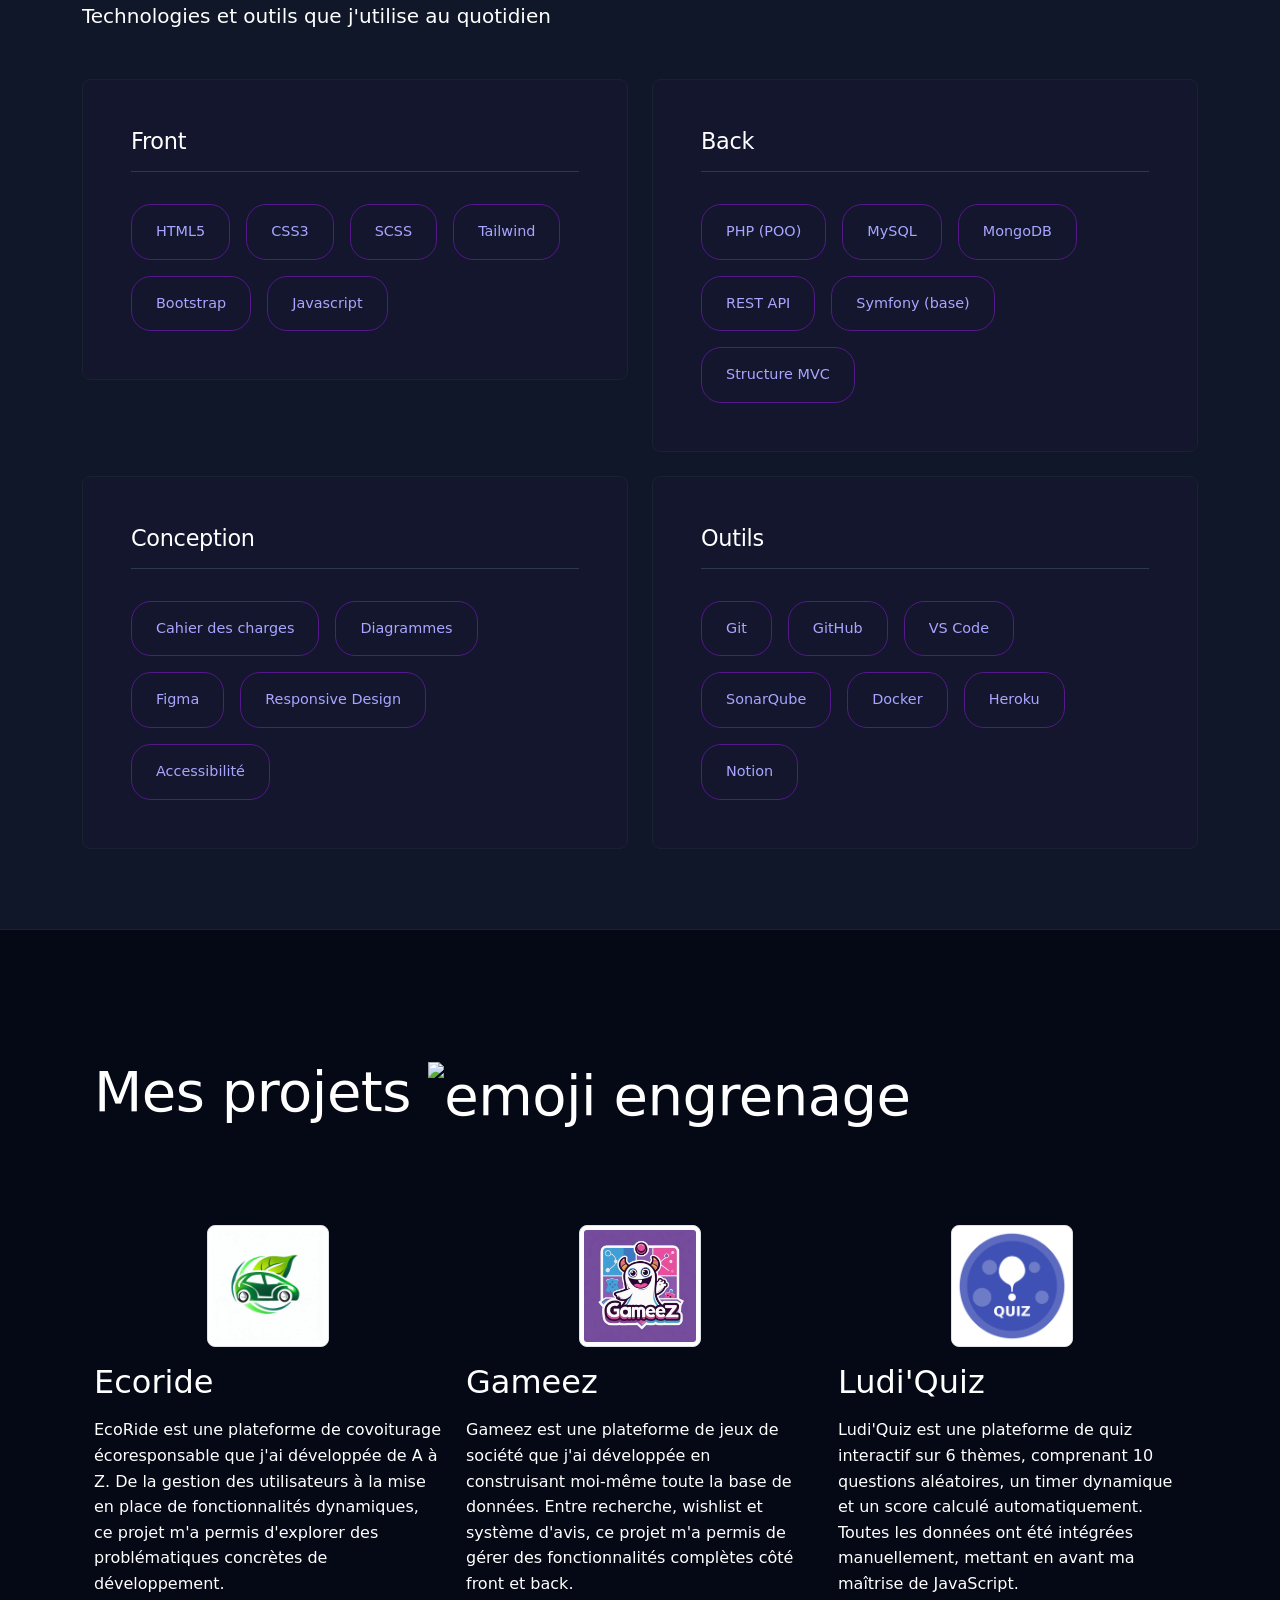
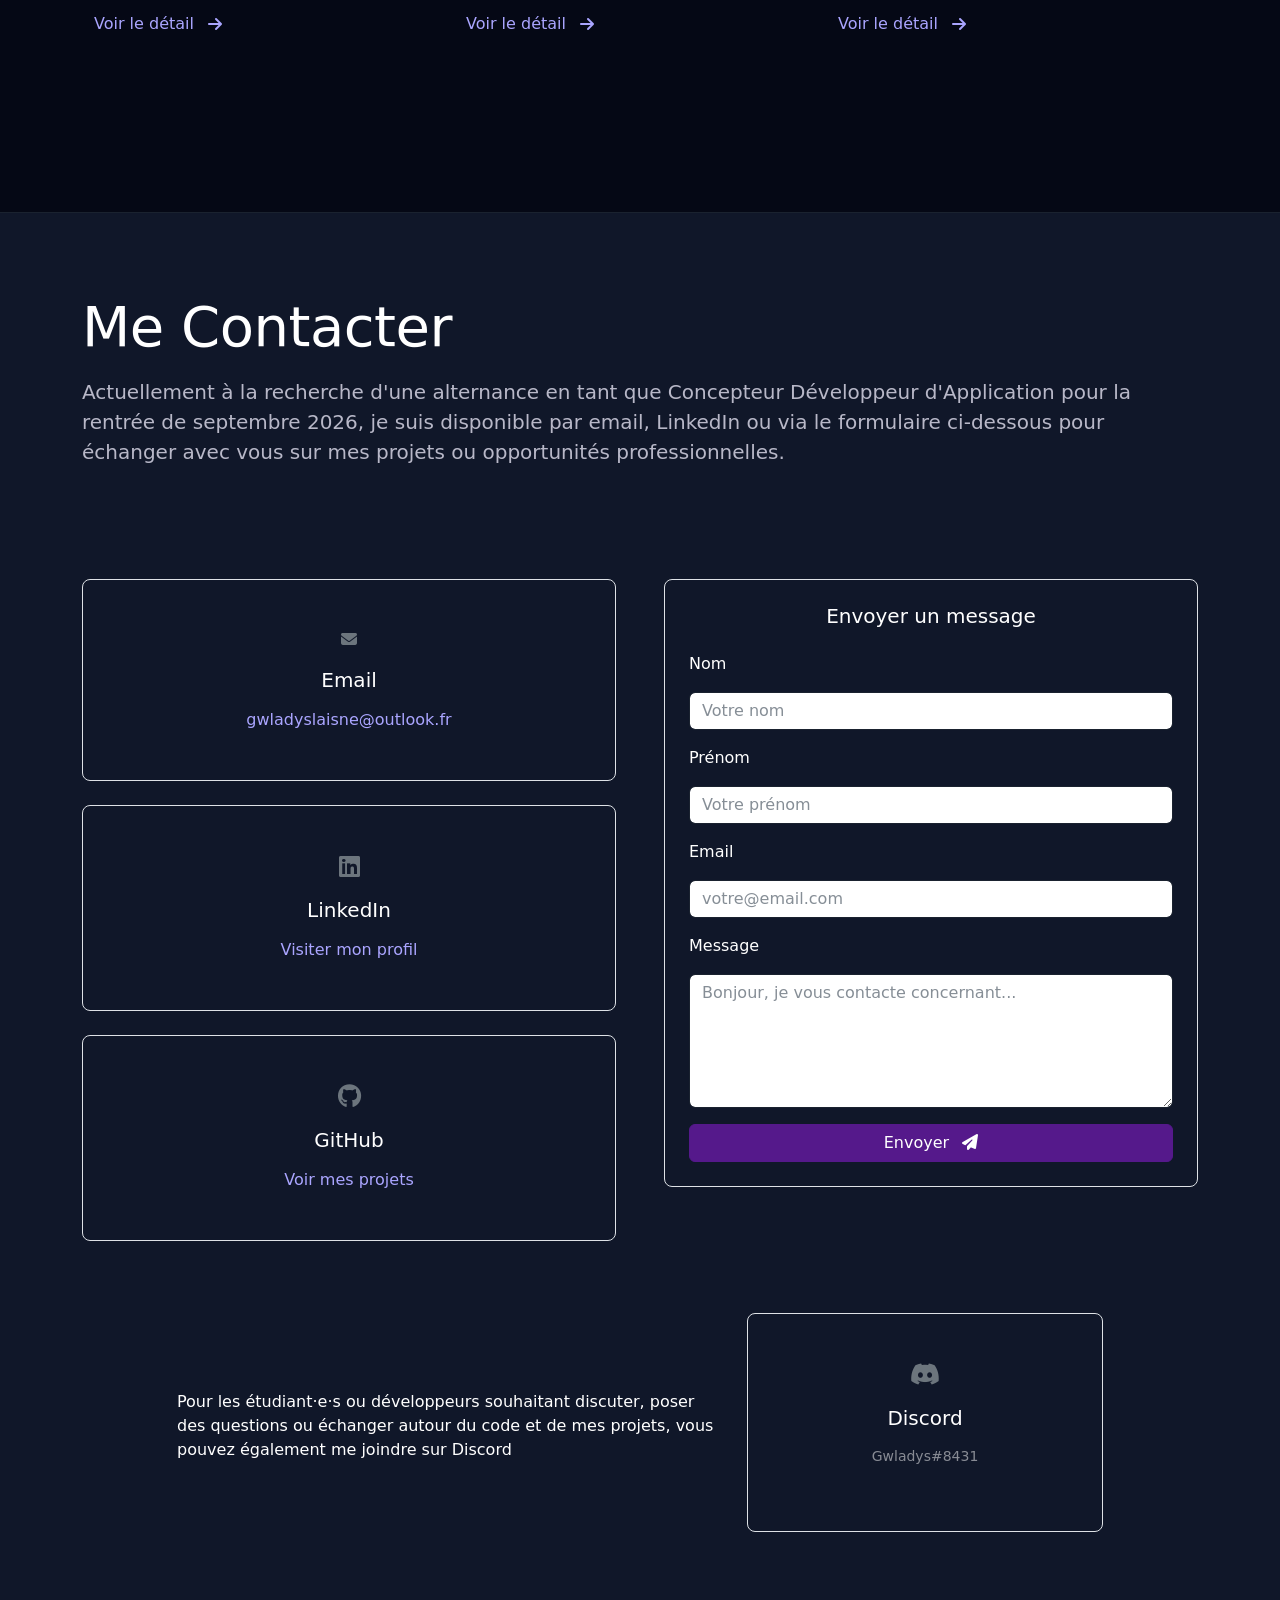
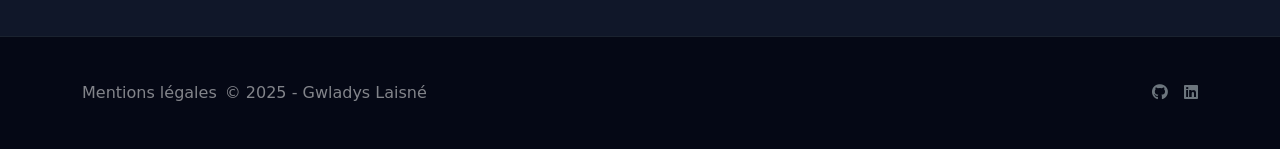
==== commit 36321a6a: "navbar mobile" ====
--- a/index.html
+++ b/index.html
@@ -11,6 +11,7 @@
         integrity="sha512-Kc323vGBEqzTmouAECnVceyQqyqdsSiqLQISBL29aUW4U/M7pSPA/gEUZQqv1cwx4OnYxTxve5UMg5GT6L4JJg=="
         crossorigin="anonymous" />
     <link rel="stylesheet" href="/assets/styles/css/main.css">
+    <script src="https://cdn.jsdelivr.net/npm/bootstrap@5.3.0/dist/js/bootstrap.bundle.min.js"></script>
     <title>Portfolio de Gwladys Laisné</title>
 </head>
 
--- a/assets/styles/css/main.css
+++ b/assets/styles/css/main.css
@@ -24,10 +24,10 @@
   border-bottom: 1px solid #1a222f;
 }
 
-.bg {
-  background-color: #050815;
-}
-
+nav {
+  width: 100%;
+  padding: 1rem 0;
+}
 nav a {
   color: #ffffff;
   transition: color 0.3s ease;
@@ -36,6 +36,61 @@
   color: #aaa5ff !important;
 }
 
+/* Photo du navbar - responsive */
+.navbar-photo {
+  width: clamp(40px, 8vw, 60px);
+  height: clamp(40px, 8vw, 60px);
+  border-radius: 50%;
+  -o-object-fit: cover;
+     object-fit: cover;
+}
+
+/* DESKTOP - logo gauche, menu centre, CV droite */
+@media (min-width: 992px) {
+  .navbar-brand {
+    margin-right: 0;
+    flex-shrink: 0;
+  }
+  .navbar-collapse {
+    flex-grow: 0;
+    position: absolute;
+    left: 50%;
+    transform: translateX(-50%);
+  }
+  .navbar-toggler {
+    display: none !important;
+  }
+  .btn-primary {
+    margin-left: auto;
+    flex-shrink: 0;
+  }
+}
+/* MOBILE - logo gauche, burger centre, menu par dessous */
+@media (max-width: 991px) {
+  .navbar-brand {
+    margin-right: 0;
+    flex-shrink: 0;
+  }
+  .navbar-collapse {
+    position: static;
+    width: 100%;
+    flex-basis: 100%;
+    background-color: #050815;
+    border-bottom: 1px solid #1a222f;
+    box-shadow: 0 4px 12px rgba(170, 165, 255, 0.2);
+  }
+  .navbar-nav {
+    flex-direction: column;
+    text-align: center;
+    padding: 1rem 0;
+    gap: 0.5rem !important;
+    background-color: rgba(85, 25, 139, 0.15);
+  }
+  .navbar-toggler {
+    margin-left: auto;
+    flex-shrink: 0;
+  }
+}
 header .btn-primary {
   background-color: #55198b;
   border-color: #55198b;
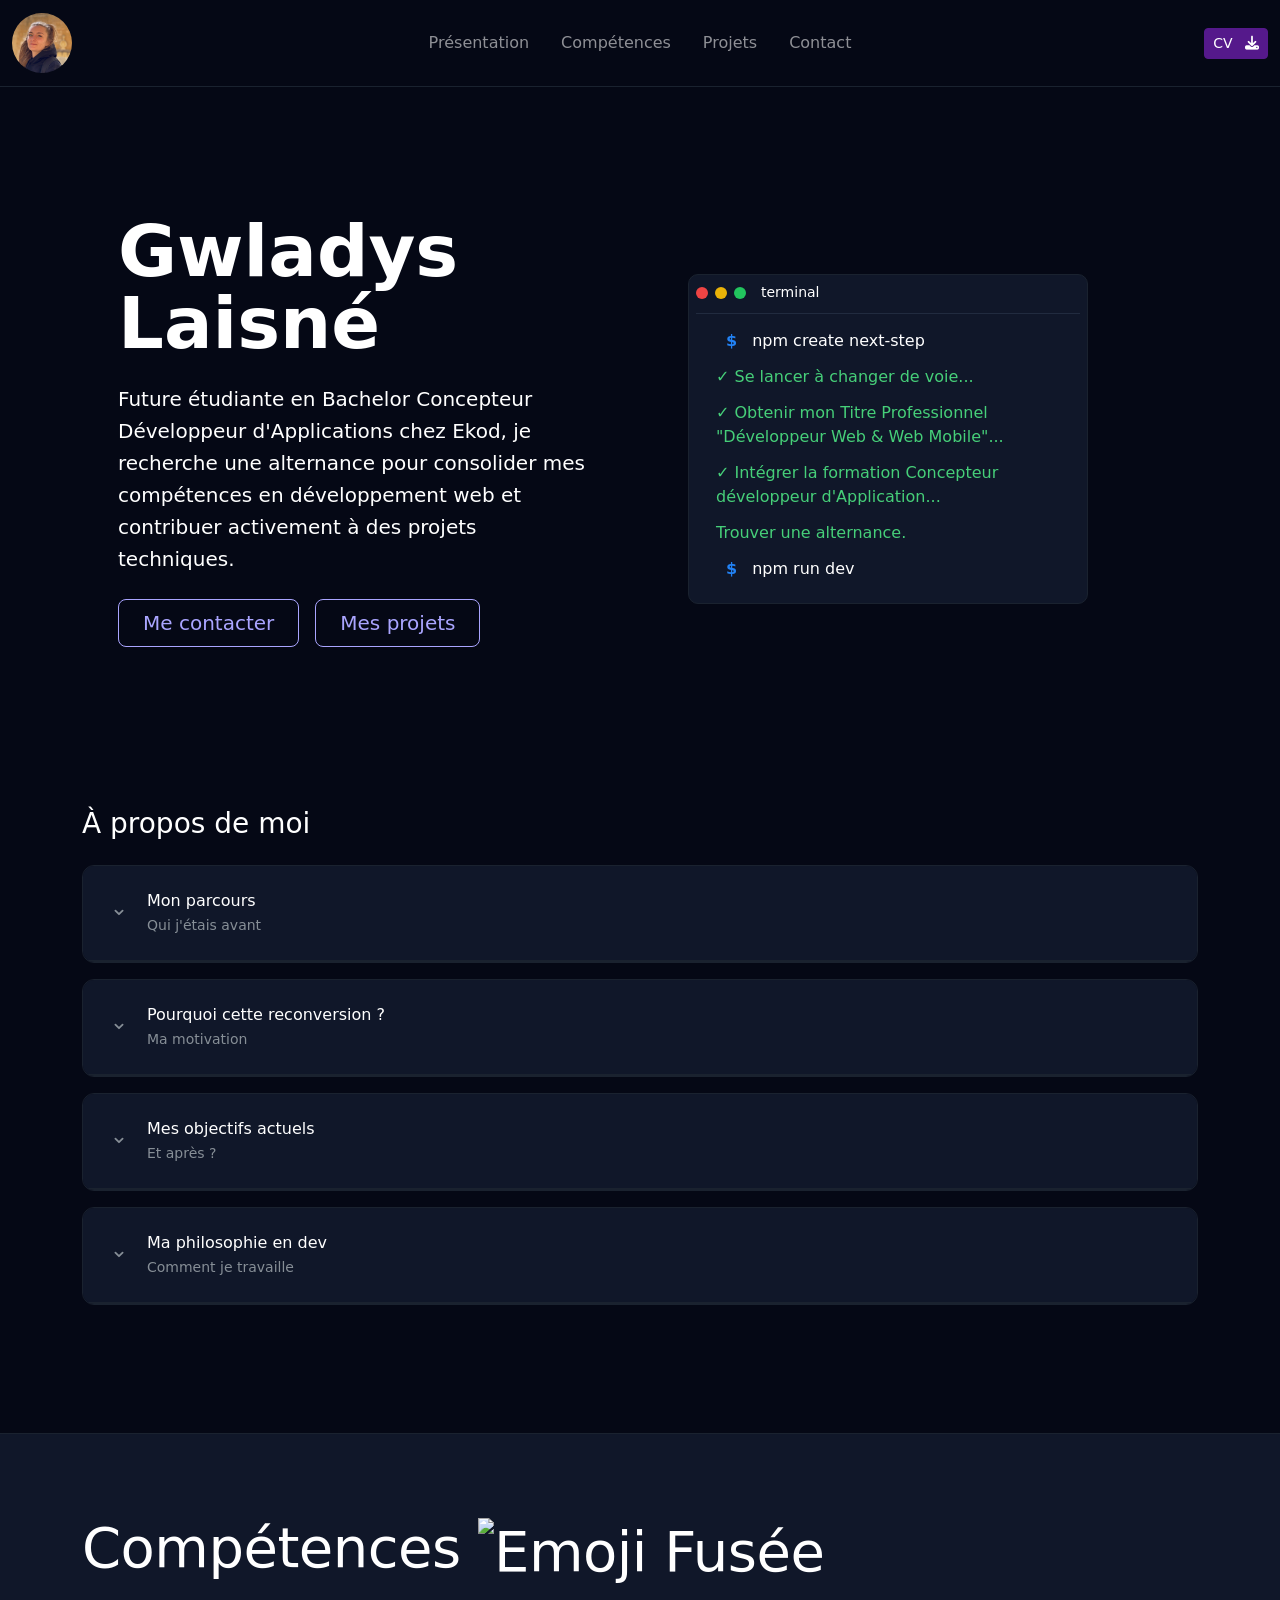
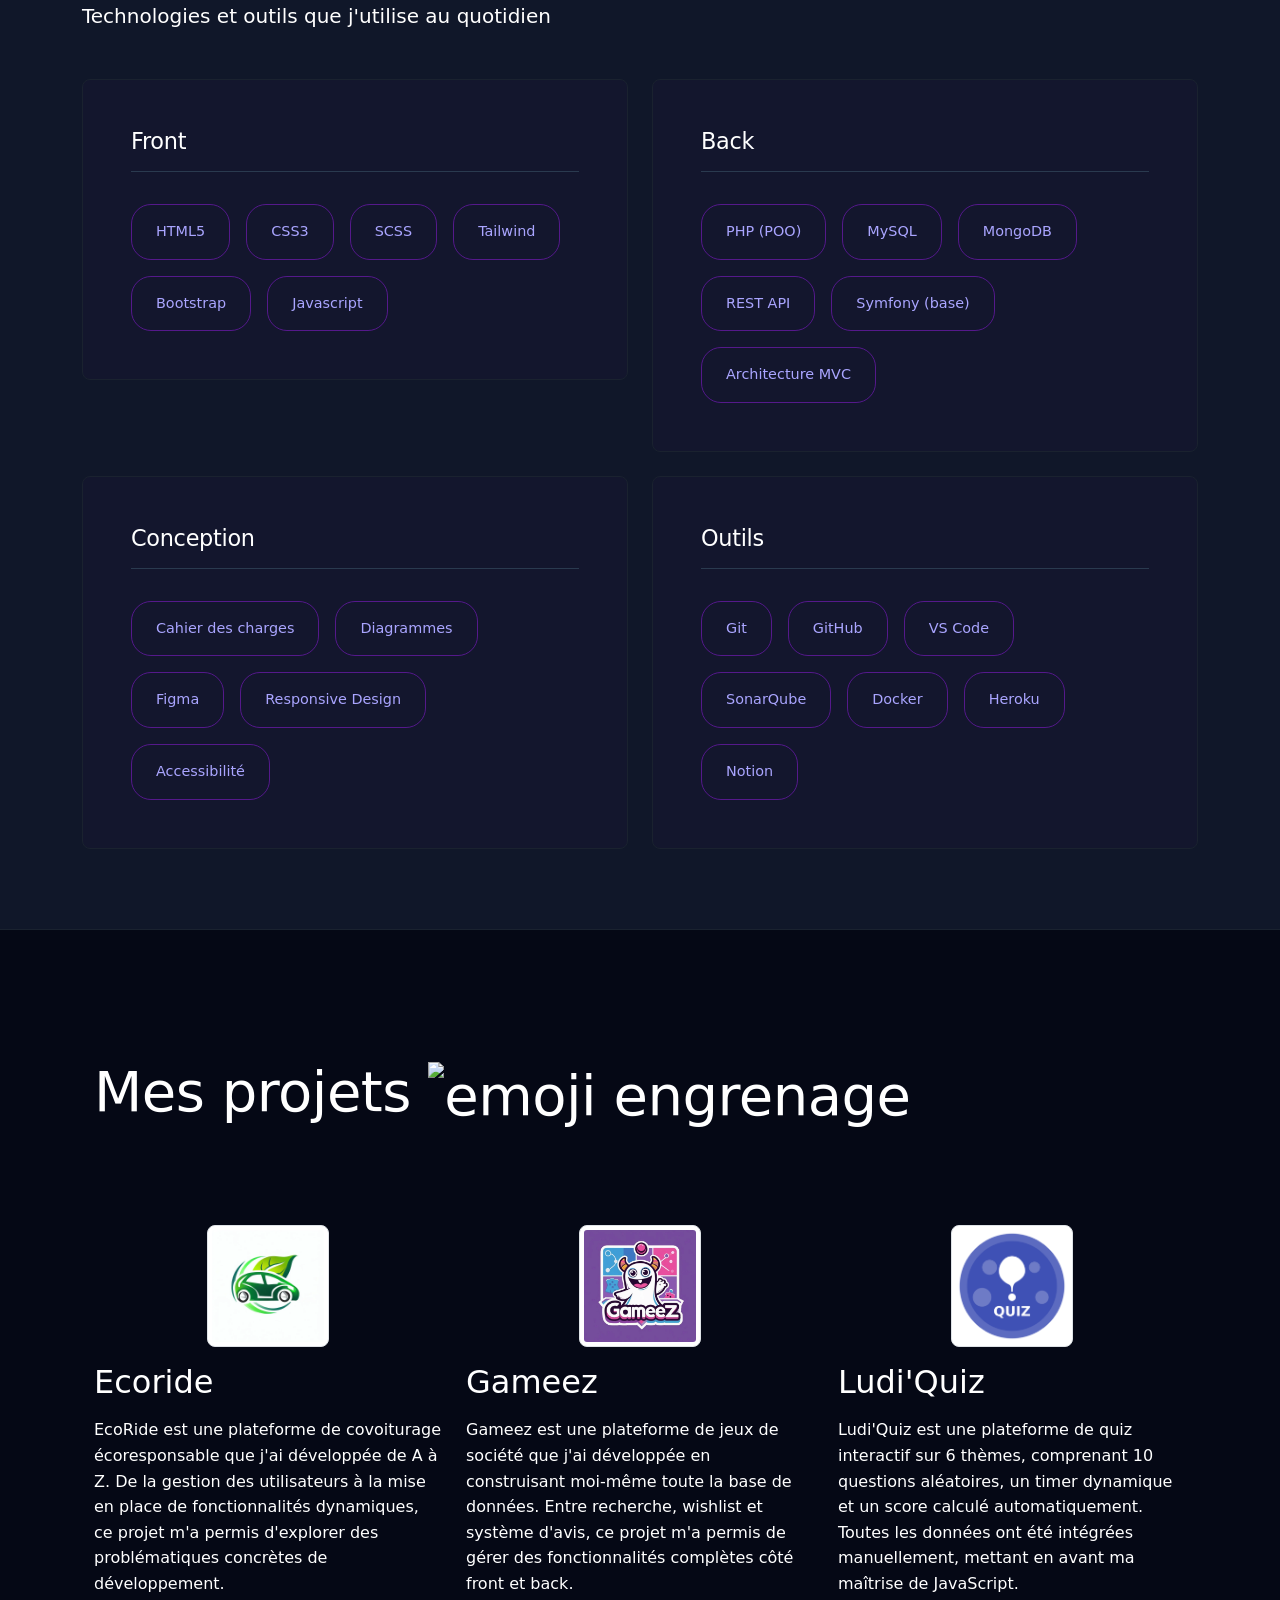
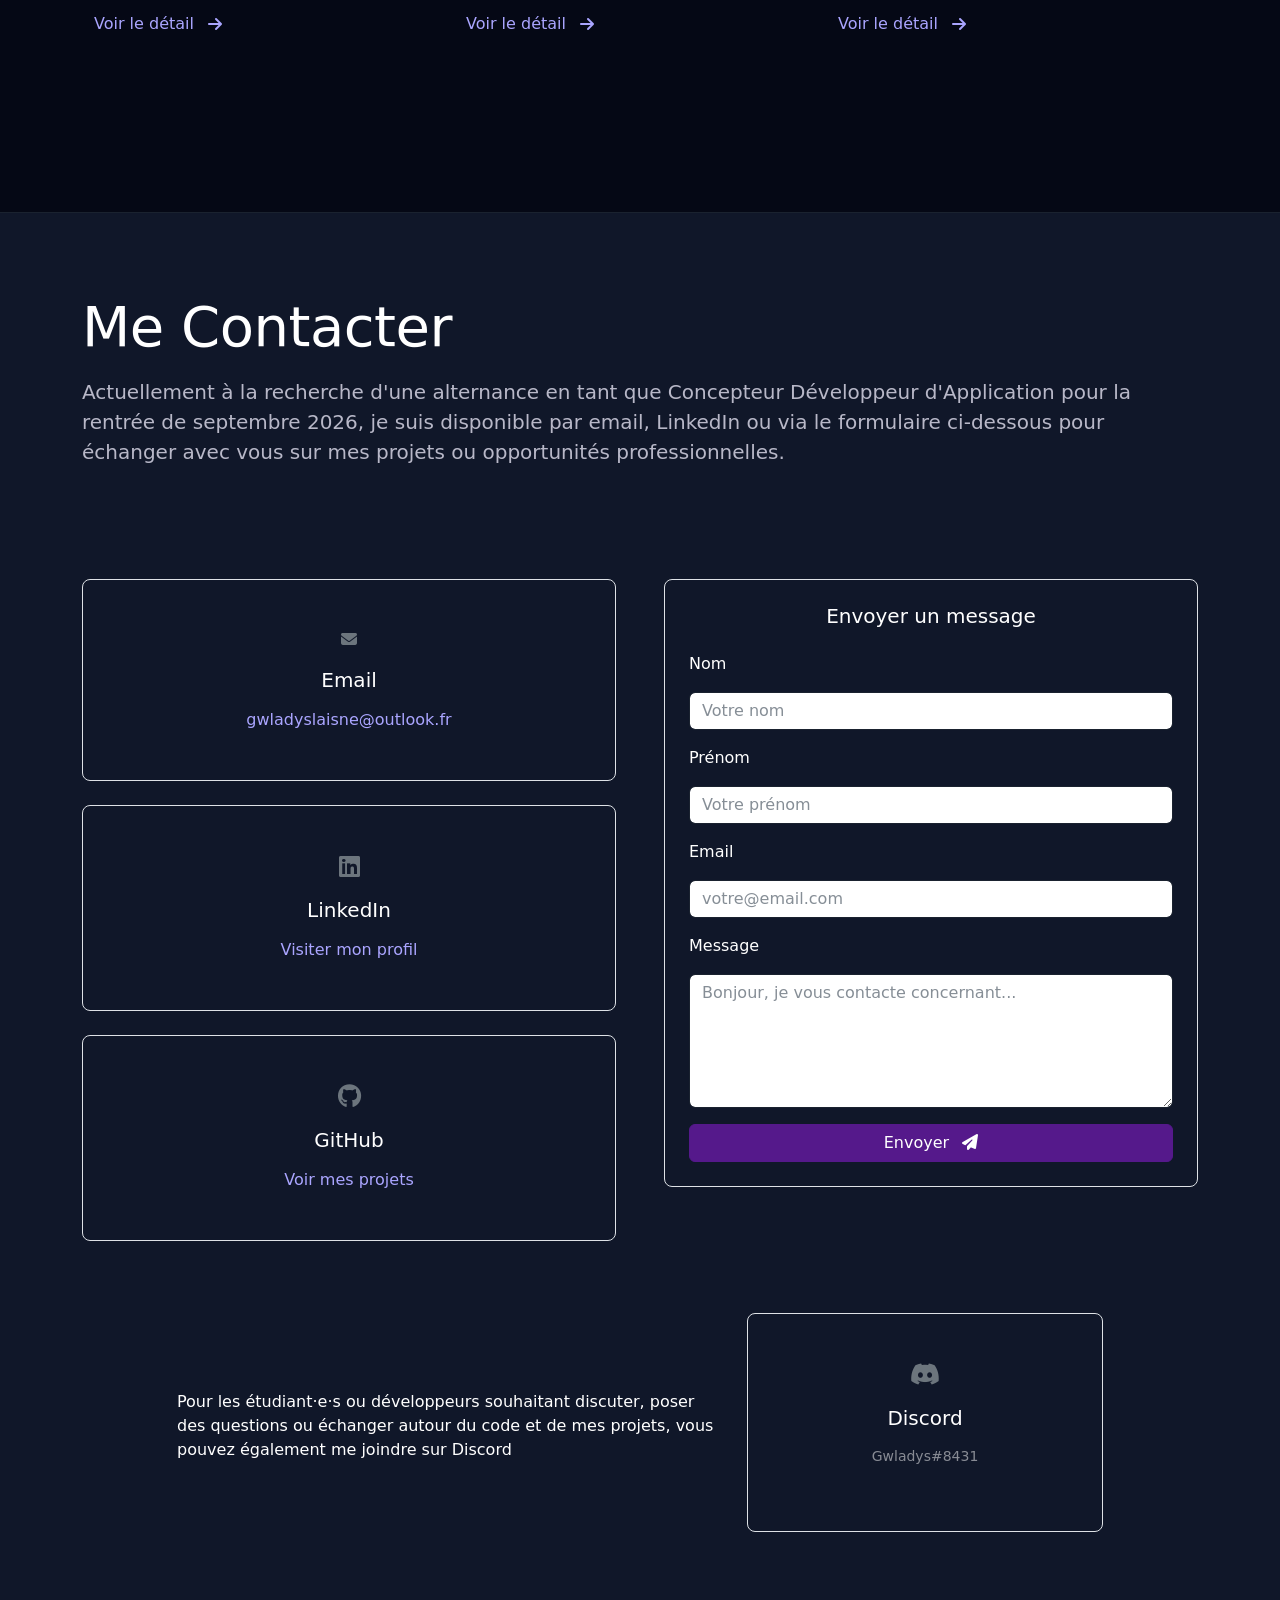
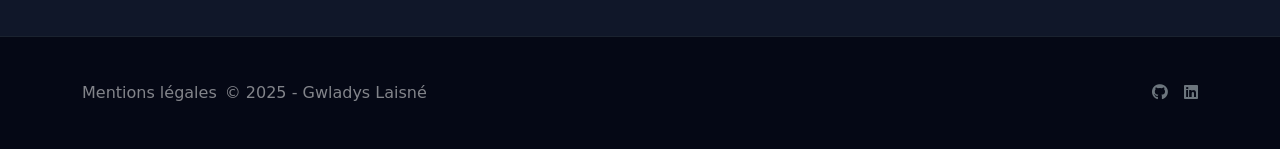
==== commit 3e2ab09a: "details" ====
--- a/index.html
+++ b/index.html
@@ -237,7 +237,7 @@
                             <span class="skill-tag">MongoDB</span>
                             <span class="skill-tag">REST API</span>
                             <span class="skill-tag">Symfony (base)</span>
-                            <span class="skill-tag">Structure MVC</span>
+                            <span class="skill-tag">Architecture MVC</span>
                         </div>
                     </div>
                 </div>
@@ -420,31 +420,43 @@
                     <div class="card bg-transparent border">
                         <div class="card-body p-4">
                             <h5 class="card-title text-white text-center mb-4">Envoyer un message</h5>
-                            <form id="contactForm">
+
+                            <form id="contactForm" action="https://formspree.io/f/xdapoqqo" method="POST">
+
                                 <div class="mb-3">
                                     <label for="lastname" class="form-label text-white">Nom</label>
-                                    <input type="text" class="form-control" id="lastname" placeholder="Votre nom"
-                                        required>
+                                    <input type="text" class="form-control" id="lastname" name="lastname"
+                                        placeholder="Votre nom" required>
                                 </div>
+
                                 <div class="mb-3">
                                     <label for="firstname" class="form-label text-white">Prénom</label>
-                                    <input type="text" class="form-control" id="firstname" placeholder="Votre prénom"
-                                        required>
+                                    <input type="text" class="form-control" id="firstname" name="firstname"
+                                        placeholder="Votre prénom" required>
+                                        <input type="text" name="_gotcha" style="display:none">
                                 </div>
+
                                 <div class="mb-3">
                                     <label for="email" class="form-label text-white">Email</label>
-                                    <input type="email" class="form-control" id="email" placeholder="votre@email.com"
-                                        required>
+                                    <input type="email" class="form-control" id="email" name="email"
+                                        placeholder="votre@email.com" required>
                                 </div>
+
                                 <div class="mb-3">
                                     <label for="message" class="form-label text-white">Message</label>
-                                    <textarea class="form-control" id="message" rows="5"
+                                    <textarea class="form-control" id="message" name="message" rows="5"
                                         placeholder="Bonjour, je vous contacte concernant..." required></textarea>
                                 </div>
+
                                 <button type="submit" class="btn btn-primary w-100">
                                     Envoyer
                                     <i class="fa-solid fa-paper-plane ms-2"></i>
                                 </button>
+
+                                <div id="formSuccess" class="alert alert-success mt-3 d-none">
+                                    ✅ Merci ! Votre message a bien été envoyé.
+                                </div>
+
                             </form>
                         </div>
                     </div>
@@ -482,6 +494,7 @@
 
 <script src="/assets/js/componentsLoad.js"></script>
 <script src="/assets/js/animations.js"></script>
+<script src="/assets/js/contactForm.js"></script>
 
 </body>
 
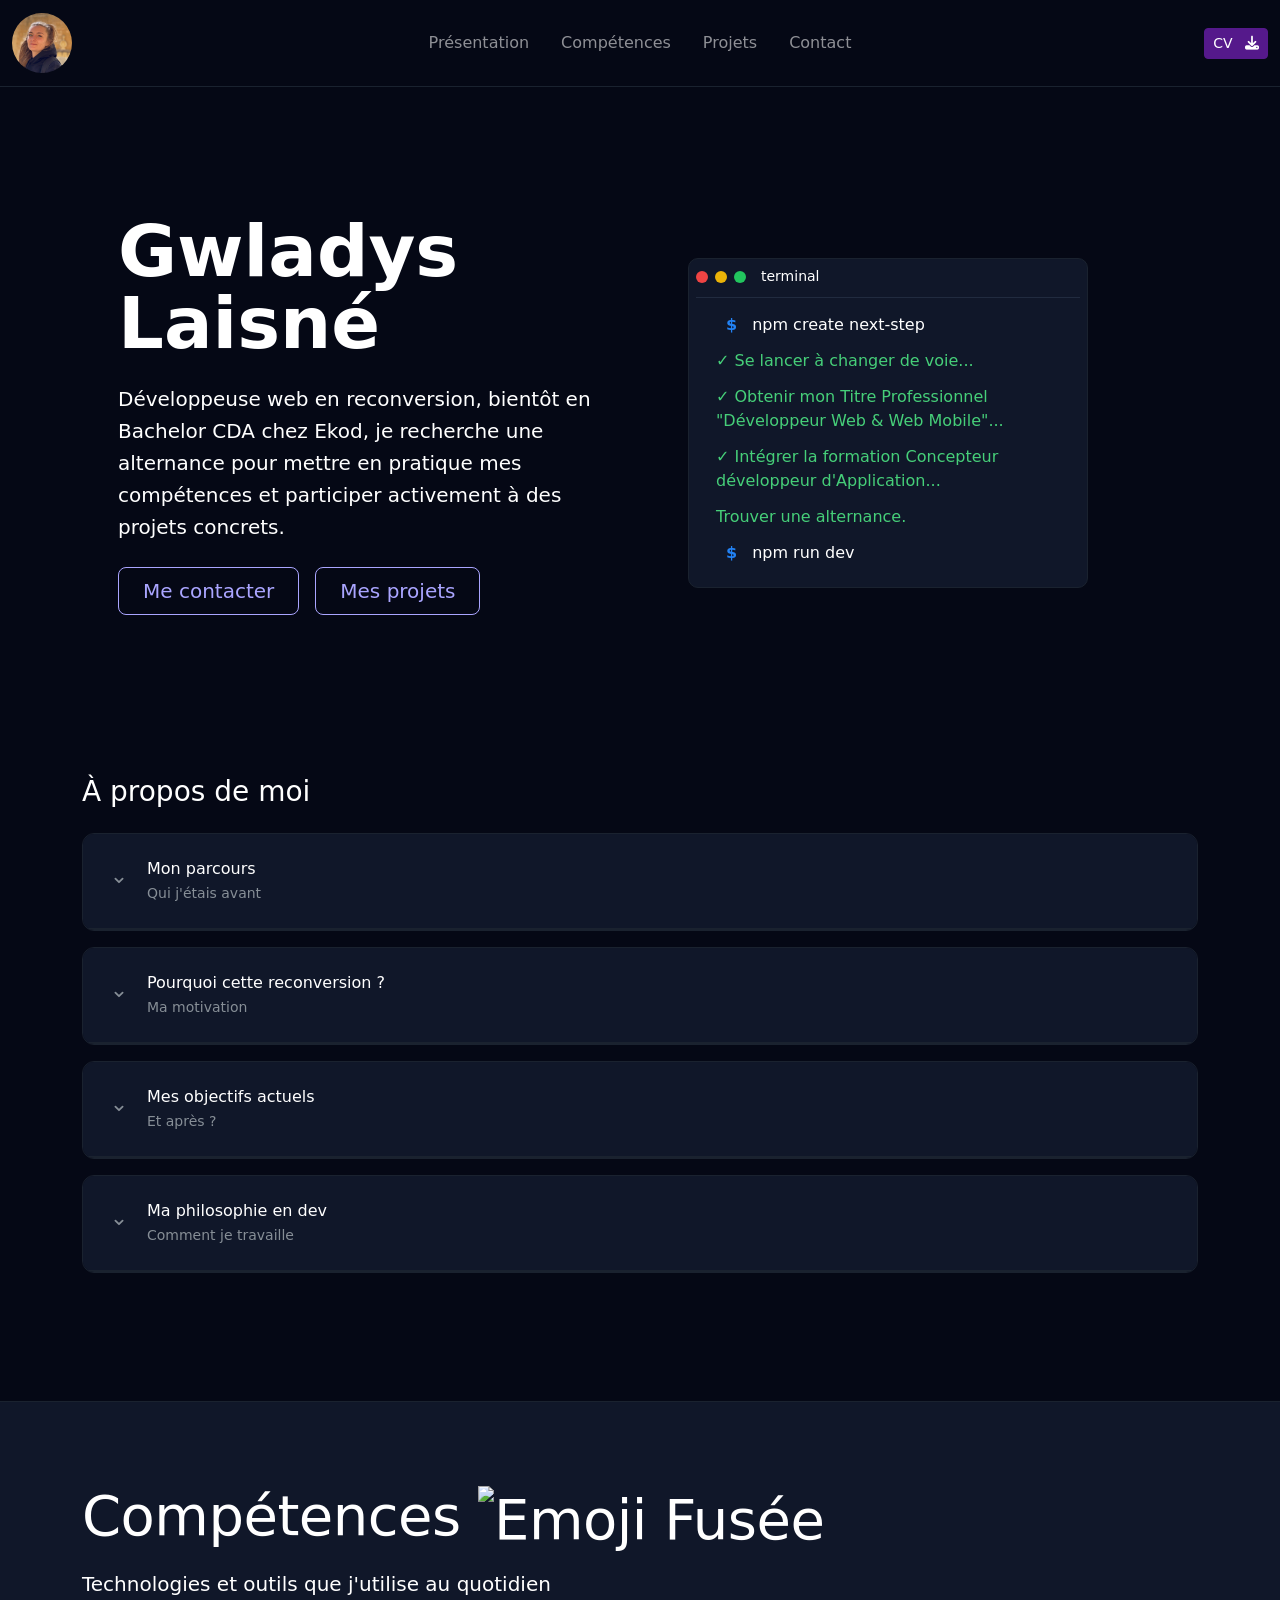
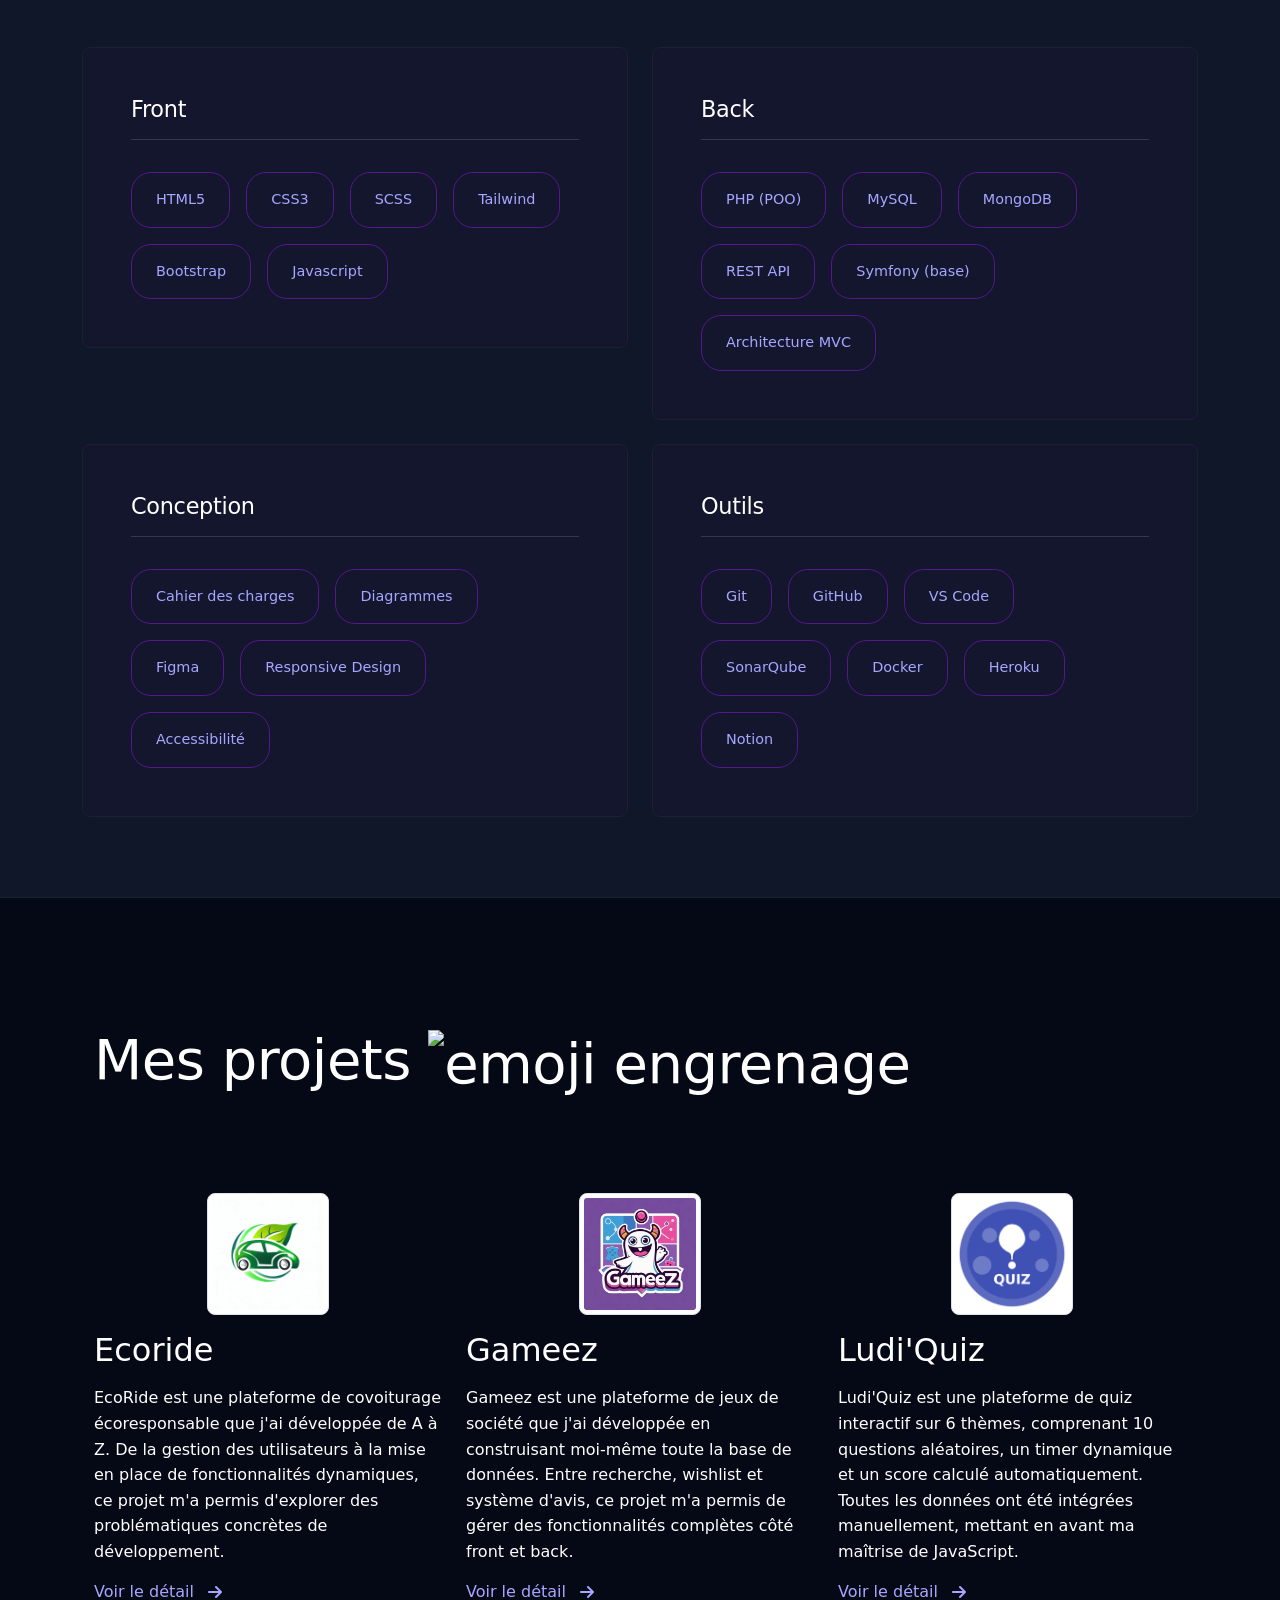
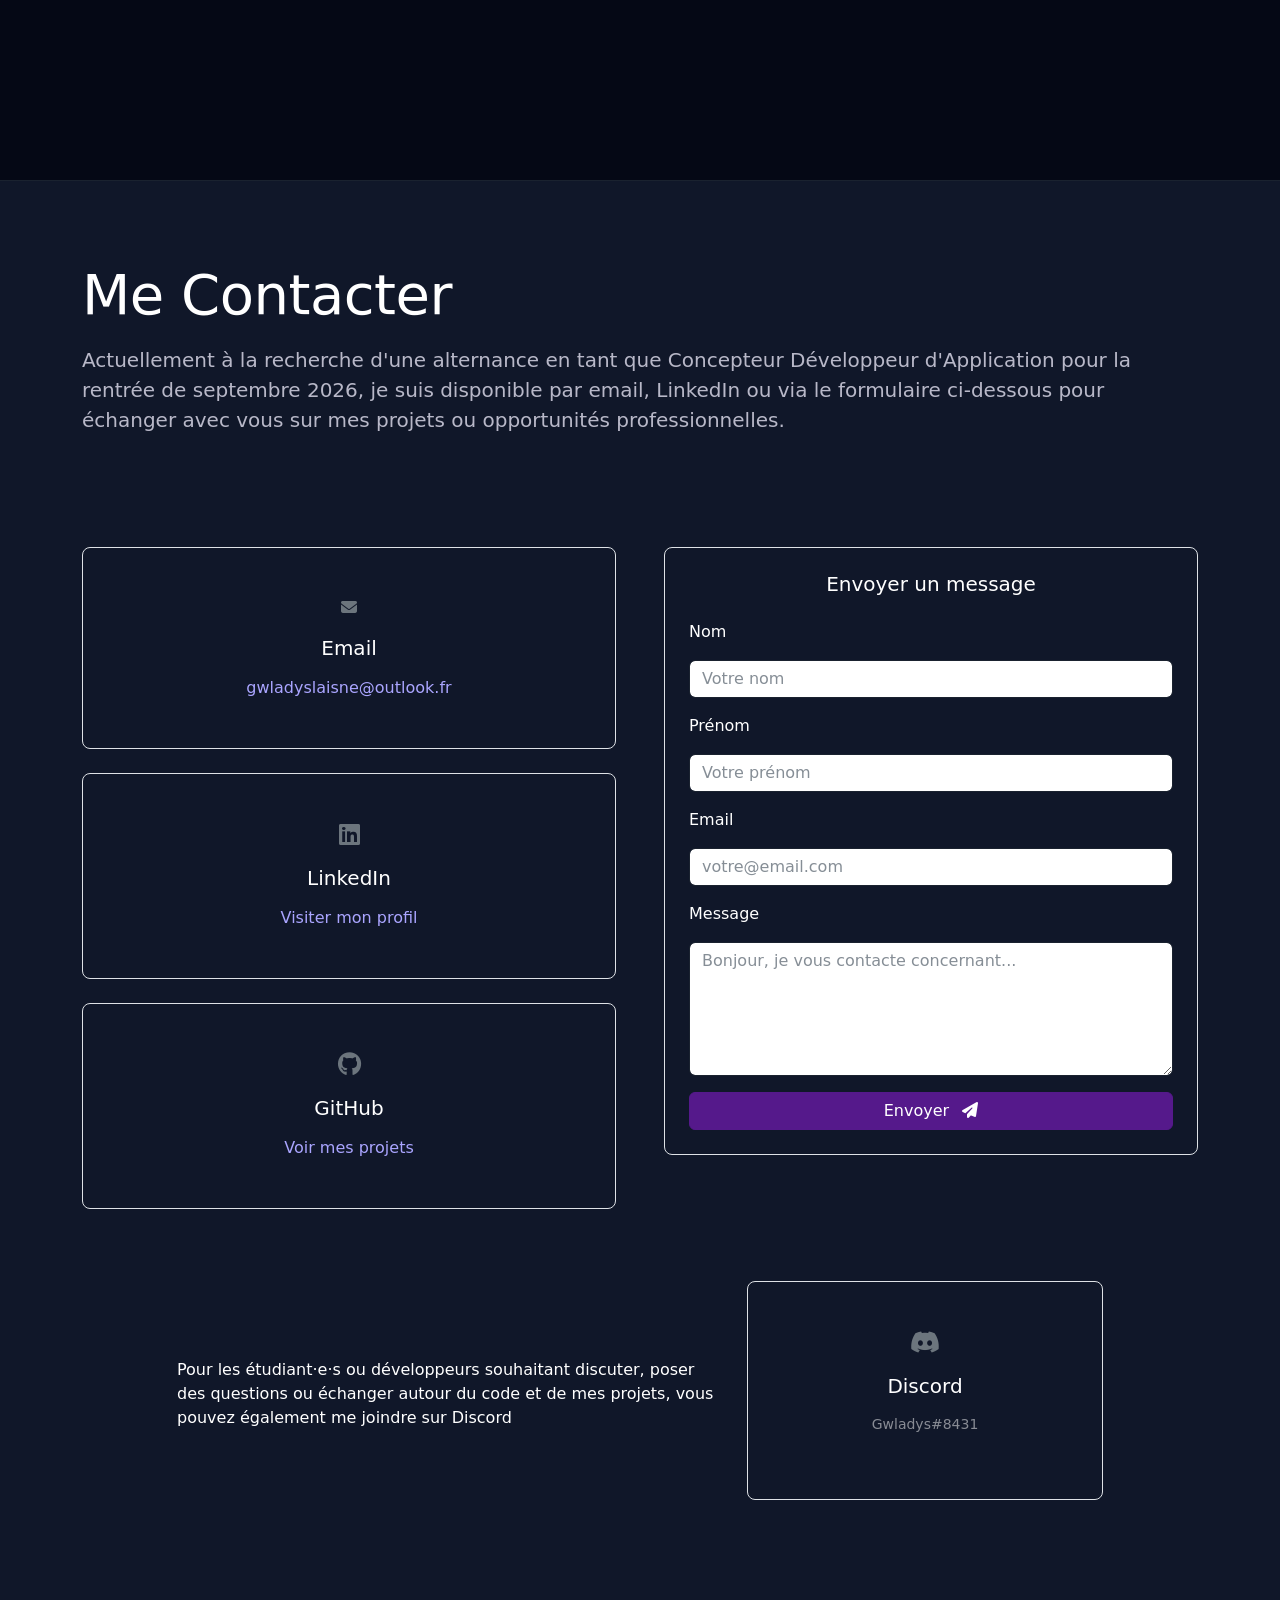
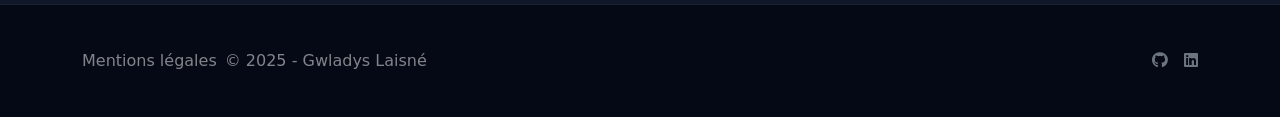
==== commit bb7d0014: "change Hero" ====
--- a/index.html
+++ b/index.html
@@ -10,7 +10,7 @@
     <link rel="stylesheet" href="https://cdnjs.cloudflare.com/ajax/libs/font-awesome/6.6.0/css/all.min.css"
         integrity="sha512-Kc323vGBEqzTmouAECnVceyQqyqdsSiqLQISBL29aUW4U/M7pSPA/gEUZQqv1cwx4OnYxTxve5UMg5GT6L4JJg=="
         crossorigin="anonymous" />
-    <link rel="stylesheet" href="/assets/styles/css/main.css">
+    <link rel="stylesheet" href="./assets/styles/css/main.css">
     <script src="https://cdn.jsdelivr.net/npm/bootstrap@5.3.0/dist/js/bootstrap.bundle.min.js"></script>
     <title>Portfolio de Gwladys Laisné</title>
 </head>
@@ -27,9 +27,9 @@
                 <div class="col-lg-6 p-md-5 p-3">
                     <h1 class="display-2 text-white lh-1 mb-4">Gwladys Laisné</h1>
                     <p class="lead text-white mb-4">
-                        Future étudiante en Bachelor Concepteur Développeur d'Applications chez Ekod,
-                        je recherche une alternance pour consolider mes compétences en développement web et contribuer
-                        activement à des projets techniques.
+                        Développeuse web en reconversion, bientôt en Bachelor CDA chez Ekod, je recherche une alternance
+                        pour mettre en pratique mes compétences et participer activement à des projets
+                        concrets.
                     </p>
                     <div class="d-grid gap-3 d-md-flex justify-content-md-start mb-4 mb-lg-3">
                         <a href="#section-contact" class="btn btn-outline-secondary btn-lg px-4">
@@ -296,7 +296,7 @@
                 <div class="col">
                     <div class="feature">
                         <div class="feature-icon d-inline-flex align-items-center justify-content-center mb-3">
-                            <img class="img-project img-thumbnail" src="/assets/img/logoEcoride.webp"
+                            <img class="img-project img-thumbnail" src="./assets/img/logoEcoride.webp"
                                 alt="Logo Ecoride">
                         </div>
                         <h3 class="fs-2 text-white">Ecoride</h3>
@@ -306,7 +306,7 @@
                             projet
                             m'a permis d'explorer des problématiques concrètes de développement.
                         </p>
-                        <a href="/html/pages/projetEcoride.html" class="icon-link">
+                        <a href="./html/pages/projetEcoride.html" class="icon-link">
                             Voir le détail <i class="fa-solid fa-arrow-right ms-2"></i>
                         </a>
                     </div>
@@ -316,7 +316,7 @@
                 <div class="col">
                     <div class="feature">
                         <div class="feature-icon d-inline-flex align-items-center justify-content-center mb-3">
-                            <img class="img-project img-thumbnail" src="/assets/img/logoGameez.webp" alt="Logo Gameez">
+                            <img class="img-project img-thumbnail" src="./assets/img/logoGameez.webp" alt="Logo Gameez">
                         </div>
                         <h3 class="fs-2 text-white">Gameez</h3>
                         <p class="text-white">
@@ -326,7 +326,7 @@
                             fonctionnalités
                             complètes côté front et back.
                         </p>
-                        <a href="/html/pages/projetGameez.html" class="icon-link">
+                        <a href="./html/pages/projetGameez.html" class="icon-link">
                             Voir le détail <i class="fa-solid fa-arrow-right ms-2"></i>
                         </a>
                     </div>
@@ -336,7 +336,8 @@
                 <div class="col">
                     <div class="feature">
                         <div class="feature-icon d-inline-flex align-items-center justify-content-center mb-3">
-                            <img class="img-project img-thumbnail" src="/assets/img/logoQuiz.webp" alt="Logo Ludi'Quiz">
+                            <img class="img-project img-thumbnail" src="./assets/img/logoQuiz.webp"
+                                alt="Logo Ludi'Quiz">
                         </div>
                         <h3 class="fs-2 text-white">Ludi'Quiz</h3>
                         <p class="text-white">
@@ -345,7 +346,7 @@
                             données
                             ont été intégrées manuellement, mettant en avant ma maîtrise de JavaScript.
                         </p>
-                        <a href="/html/pages/projetLudiquiz.html" class="icon-link">
+                        <a href="./html/pages/projetLudiquiz.html" class="icon-link">
                             Voir le détail <i class="fa-solid fa-arrow-right ms-2"></i>
                         </a>
                     </div>
@@ -433,7 +434,7 @@
                                     <label for="firstname" class="form-label text-white">Prénom</label>
                                     <input type="text" class="form-control" id="firstname" name="firstname"
                                         placeholder="Votre prénom" required>
-                                        <input type="text" name="_gotcha" style="display:none">
+                                    <input type="text" name="_gotcha" style="display:none">
                                 </div>
 
                                 <div class="mb-3">
@@ -492,9 +493,9 @@
 <section id="footer" class="section-footer"></section>
 
 
-<script src="/assets/js/componentsLoad.js"></script>
-<script src="/assets/js/animations.js"></script>
-<script src="/assets/js/contactForm.js"></script>
+<script src="./assets/js/componentsLoad.js"></script>
+<script src="./assets/js/animations.js"></script>
+<script src="./assets/js/contactForm.js"></script>
 
 </body>
 
